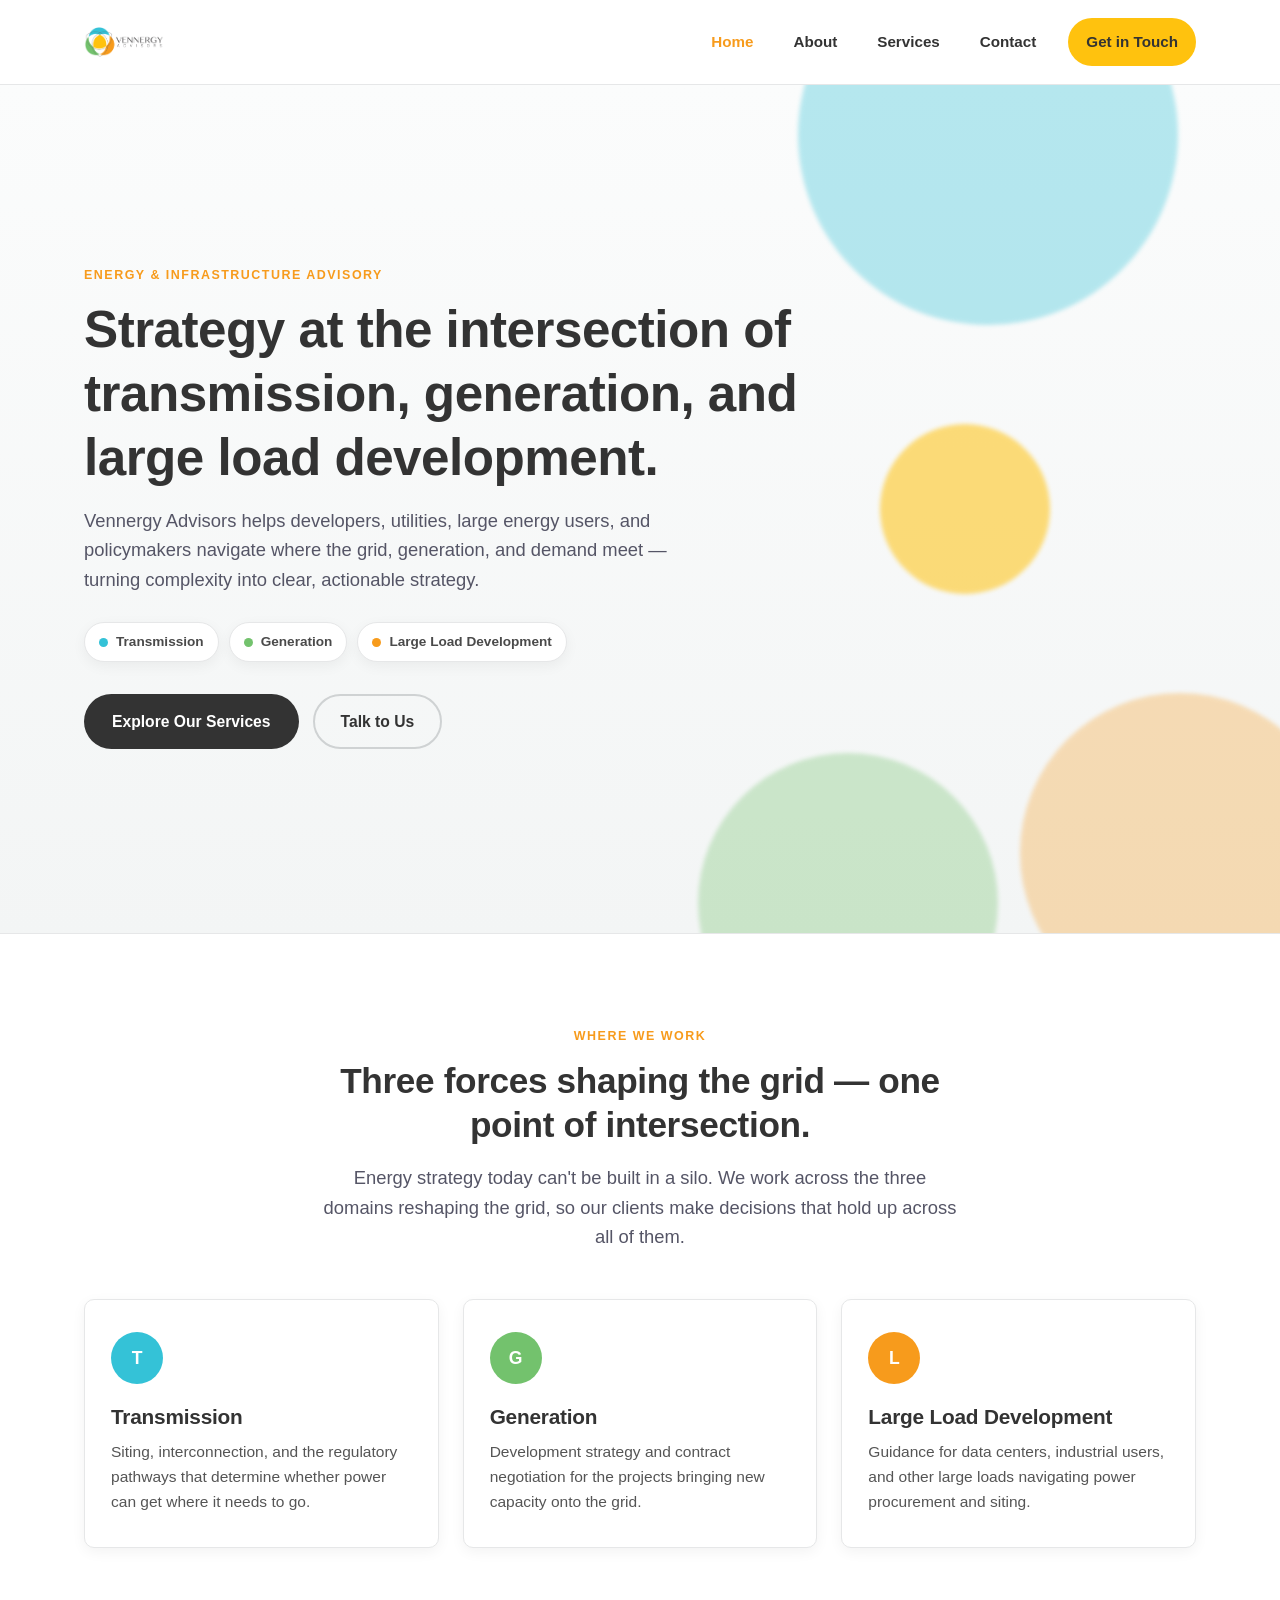
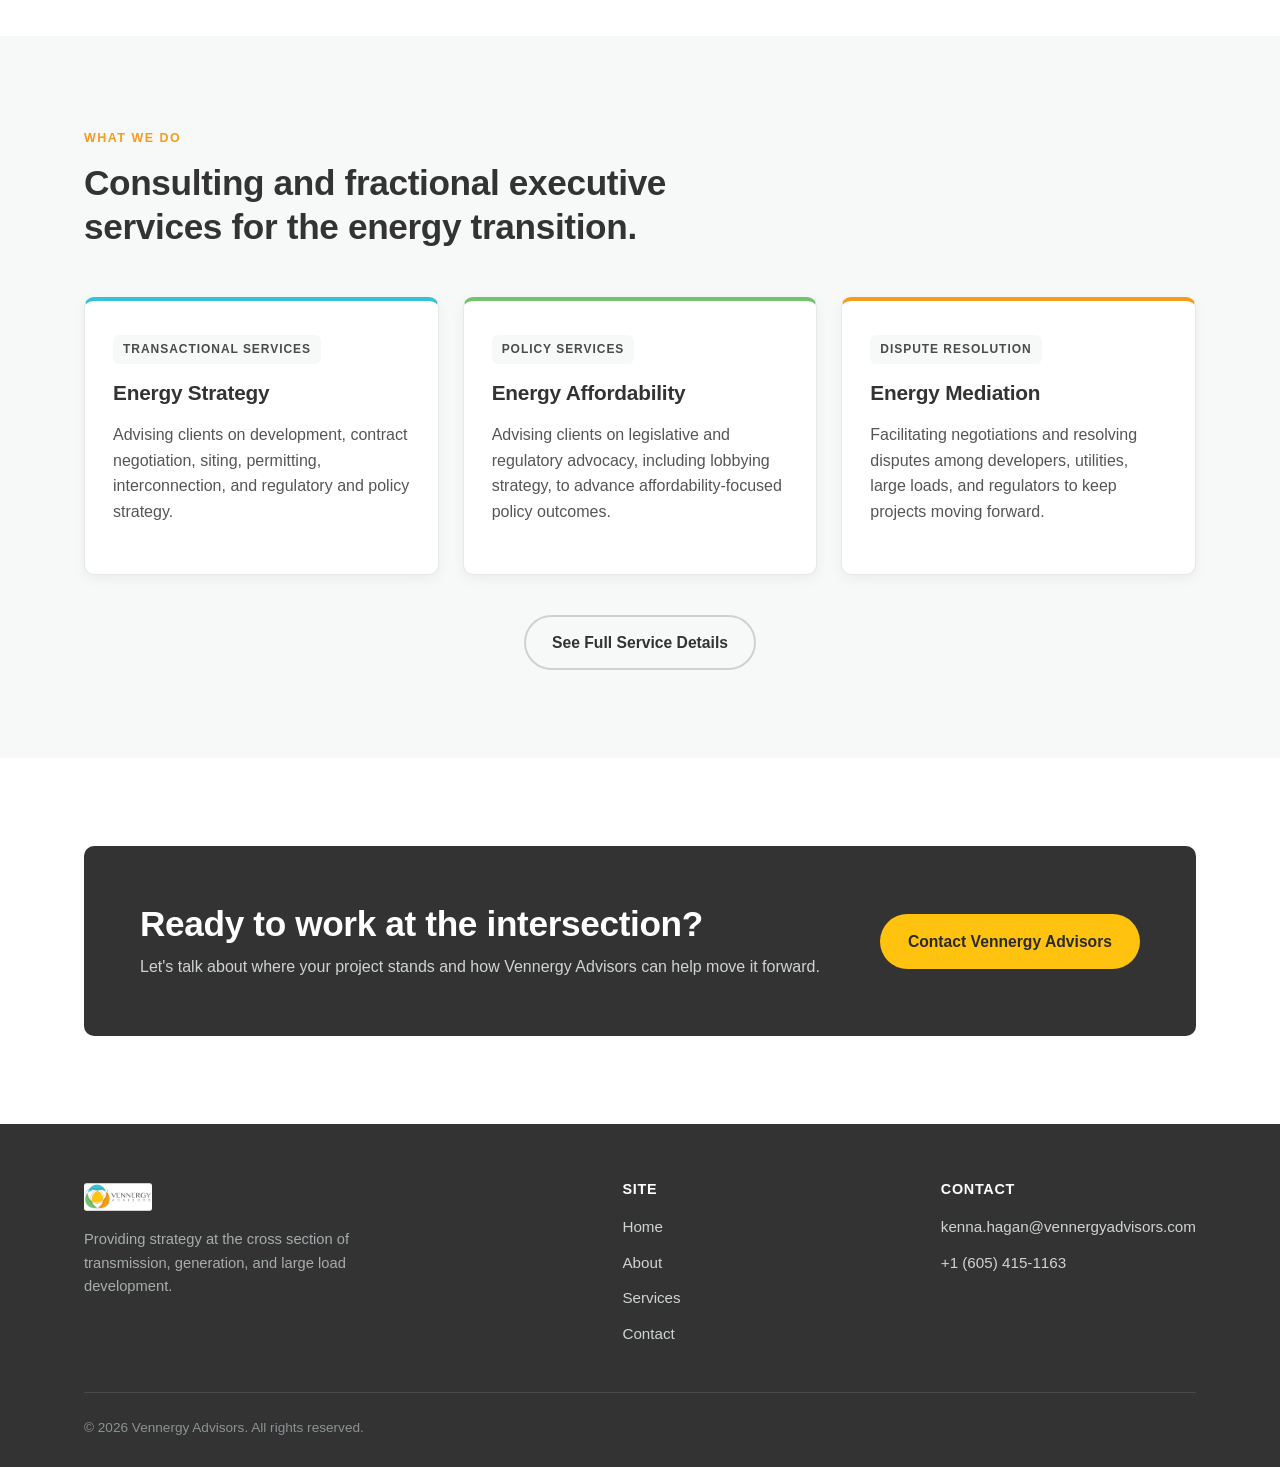
==== index.html @ db181118 "Initial website for Vennergy Advisors Multi-page static site (Home, About, Services, Contact) built " ====
<!doctype html>
<html lang="en">
<head>
<meta charset="UTF-8">
<meta name="viewport" content="width=device-width, initial-scale=1.0">
<title>Vennergy Advisors | Strategy at the Intersection of Energy</title>
<meta name="description" content="Vennergy Advisors provides strategy at the cross section of transmission, generation, and large load development.">
<link rel="icon" type="image/png" href="assets/images/Vennergy_1500_Solo_Transparent.png">
<link rel="stylesheet" href="css/styles.css">
</head>
<body>

<header class="site-header">
  <div class="container">
    <a href="index.html" class="brand">
      <img src="assets/images/Vennergy_3000_Horiz_Transparent.png" alt="Vennergy Advisors">
    </a>
    <button class="nav-toggle" aria-label="Toggle navigation" aria-expanded="false">
      <span></span><span></span><span></span>
    </button>
    <nav class="main-nav">
      <ul>
        <li><a href="index.html" class="active">Home</a></li>
        <li><a href="about.html">About</a></li>
        <li><a href="services.html">Services</a></li>
        <li><a href="contact.html">Contact</a></li>
        <li><a href="contact.html" class="btn btn-accent">Get in Touch</a></li>
      </ul>
    </nav>
  </div>
</header>

<section class="hero">
  <div class="hero-blobs">
    <div class="blob blob-teal"></div>
    <div class="blob blob-green"></div>
    <div class="blob blob-orange"></div>
    <div class="blob blob-gold"></div>
  </div>
  <div class="container">
    <div class="hero-inner">
      <span class="eyebrow">Energy &amp; Infrastructure Advisory</span>
      <h1>Strategy at the intersection of transmission, generation, and large load development.</h1>
      <p class="lede">Vennergy Advisors helps developers, utilities, large energy users, and policymakers navigate where the grid, generation, and demand meet &mdash; turning complexity into clear, actionable strategy.</p>
      <div class="hero-badges">
        <span class="badge"><span class="dot dot-teal"></span>Transmission</span>
        <span class="badge"><span class="dot dot-green"></span>Generation</span>
        <span class="badge"><span class="dot dot-orange"></span>Large Load Development</span>
      </div>
      <div class="hero-cta">
        <a href="services.html" class="btn btn-primary">Explore Our Services</a>
        <a href="contact.html" class="btn btn-outline">Talk to Us</a>
      </div>
    </div>
  </div>
</section>

<section>
  <div class="container">
    <div class="section-head center">
      <span class="eyebrow">Where We Work</span>
      <h2>Three forces shaping the grid &mdash; one point of intersection.</h2>
      <p class="lede" style="margin-left:auto;margin-right:auto;">Energy strategy today can't be built in a silo. We work across the three domains reshaping the grid, so our clients make decisions that hold up across all of them.</p>
    </div>
    <div class="pillars">
      <div class="pillar">
        <div class="ring ring-teal">T</div>
        <h3>Transmission</h3>
        <p>Siting, interconnection, and the regulatory pathways that determine whether power can get where it needs to go.</p>
      </div>
      <div class="pillar">
        <div class="ring ring-green">G</div>
        <h3>Generation</h3>
        <p>Development strategy and contract negotiation for the projects bringing new capacity onto the grid.</p>
      </div>
      <div class="pillar">
        <div class="ring ring-orange">L</div>
        <h3>Large Load Development</h3>
        <p>Guidance for data centers, industrial users, and other large loads navigating power procurement and siting.</p>
      </div>
    </div>
  </div>
</section>

<section class="section-alt">
  <div class="container">
    <div class="section-head">
      <span class="eyebrow">What We Do</span>
      <h2>Consulting and fractional executive services for the energy transition.</h2>
    </div>
    <div class="services-grid">
      <div class="service-card">
        <span class="tag">Transactional Services</span>
        <h3>Energy Strategy</h3>
        <p>Advising clients on development, contract negotiation, siting, permitting, interconnection, and regulatory and policy strategy.</p>
      </div>
      <div class="service-card card-green">
        <span class="tag">Policy Services</span>
        <h3>Energy Affordability</h3>
        <p>Advising clients on legislative and regulatory advocacy, including lobbying strategy, to advance affordability-focused policy outcomes.</p>
      </div>
      <div class="service-card card-orange">
        <span class="tag">Dispute Resolution</span>
        <h3>Energy Mediation</h3>
        <p>Facilitating negotiations and resolving disputes among developers, utilities, large loads, and regulators to keep projects moving forward.</p>
      </div>
    </div>
    <div style="text-align:center; margin-top: 40px;">
      <a href="services.html" class="btn btn-outline">See Full Service Details</a>
    </div>
  </div>
</section>

<section>
  <div class="container">
    <div class="cta-band">
      <div>
        <h2>Ready to work at the intersection?</h2>
        <p>Let's talk about where your project stands and how Vennergy Advisors can help move it forward.</p>
      </div>
      <a href="contact.html" class="btn btn-accent">Contact Vennergy Advisors</a>
    </div>
  </div>
</section>

<footer class="site-footer">
  <div class="container">
    <div class="footer-top">
      <div class="footer-brand">
        <img src="assets/images/Vennergy_3000_Horiz_White.png" alt="Vennergy Advisors">
        <p>Providing strategy at the cross section of transmission, generation, and large load development.</p>
      </div>
      <div class="footer-col">
        <h4>Site</h4>
        <ul>
          <li><a href="index.html">Home</a></li>
          <li><a href="about.html">About</a></li>
          <li><a href="services.html">Services</a></li>
          <li><a href="contact.html">Contact</a></li>
        </ul>
      </div>
      <div class="footer-col">
        <h4>Contact</h4>
        <ul>
          <li><a href="mailto:kenna.hagan@vennergyadvisors.com">kenna.hagan@vennergyadvisors.com</a></li>
          <li><a href="tel:+16054151163">+1 (605) 415-1163</a></li>
        </ul>
      </div>
    </div>
    <div class="footer-bottom">
      <span>&copy; <span id="year"></span> Vennergy Advisors. All rights reserved.</span>
    </div>
  </div>
</footer>

<script src="js/main.js"></script>
</body>
</html>
---- css/styles.css ----
/* ===== Vennergy Advisors — shared styles ===== */

:root {
  --teal: #34C2D7;
  --green: #73C26D;
  --orange: #F79B1C;
  --gold: #FFC20E;
  --charcoal: #4A4A4A;
  --charcoal-dark: #333333;
  --ink: #2B2B2B;
  --paper: #FFFFFF;
  --paper-alt: #F7F8F8;
  --line: #E6E7E8;
  --max-width: 1160px;
  --radius: 10px;
  --shadow: 0 10px 30px rgba(0, 0, 0, 0.06);
  --shadow-sm: 0 4px 14px rgba(0, 0, 0, 0.05);
}

* { box-sizing: border-box; }

html { scroll-behavior: smooth; }

body {
  margin: 0;
  font-family: "Segoe UI", -apple-system, BlinkMacSystemFont, "Helvetica Neue", Arial, sans-serif;
  color: var(--ink);
  background: var(--paper);
  line-height: 1.6;
  -webkit-font-smoothing: antialiased;
}

img { max-width: 100%; display: block; }

a { color: inherit; text-decoration: none; }

.container {
  max-width: var(--max-width);
  margin: 0 auto;
  padding: 0 24px;
}

h1, h2, h3, h4 {
  font-weight: 700;
  color: var(--charcoal-dark);
  line-height: 1.25;
  margin: 0 0 16px;
  letter-spacing: -0.01em;
}

h1 { font-size: clamp(2.1rem, 4vw, 3.2rem); }
h2 { font-size: clamp(1.6rem, 3vw, 2.2rem); }
h3 { font-size: 1.3rem; }

p { margin: 0 0 16px; color: #555; }

.eyebrow {
  display: inline-block;
  font-size: 0.78rem;
  font-weight: 700;
  letter-spacing: 0.12em;
  text-transform: uppercase;
  color: var(--orange);
  margin-bottom: 12px;
}

.lede {
  font-size: 1.15rem;
  color: #556;
  max-width: 62ch;
}

/* ---------- Buttons ---------- */
.btn {
  display: inline-flex;
  align-items: center;
  gap: 8px;
  padding: 13px 26px;
  border-radius: 999px;
  font-weight: 600;
  font-size: 0.98rem;
  border: 2px solid transparent;
  cursor: pointer;
  transition: transform 0.15s ease, box-shadow 0.15s ease, background 0.15s ease, color 0.15s ease;
}

.btn-primary {
  background: var(--charcoal-dark);
  color: #fff;
}
.btn-primary:hover { transform: translateY(-2px); box-shadow: var(--shadow-sm); background: #222; }

.btn-accent {
  background: var(--gold);
  color: #2B2B2B;
}
.btn-accent:hover { transform: translateY(-2px); box-shadow: 0 10px 24px rgba(255, 194, 14, 0.35); }

.btn-outline {
  background: transparent;
  border-color: #cfd2d3;
  color: var(--charcoal-dark);
}
.btn-outline:hover { border-color: var(--charcoal-dark); transform: translateY(-2px); }

.btn-outline-light {
  background: transparent;
  border-color: rgba(255,255,255,0.55);
  color: #fff;
}
.btn-outline-light:hover { border-color: #fff; background: rgba(255,255,255,0.08); }

/* ---------- Header ---------- */
.site-header {
  position: sticky;
  top: 0;
  z-index: 100;
  background: rgba(255, 255, 255, 0.92);
  backdrop-filter: saturate(180%) blur(10px);
  border-bottom: 1px solid var(--line);
}

.site-header .container {
  display: flex;
  align-items: center;
  justify-content: space-between;
  height: 84px;
}

.brand img { height: 40px; }

.nav-toggle {
  display: none;
  background: none;
  border: none;
  cursor: pointer;
  padding: 8px;
}
.nav-toggle span {
  display: block;
  width: 26px;
  height: 2px;
  background: var(--charcoal-dark);
  margin: 6px 0;
  transition: 0.2s;
}

.main-nav ul {
  list-style: none;
  display: flex;
  gap: 8px;
  margin: 0;
  padding: 0;
  align-items: center;
}

.main-nav a {
  padding: 10px 16px;
  border-radius: 999px;
  font-weight: 600;
  font-size: 0.95rem;
  color: var(--charcoal-dark);
  transition: background 0.15s ease, color 0.15s ease;
}

.main-nav a:hover { background: var(--paper-alt); }
.main-nav a.active { color: var(--orange); }

.main-nav .btn { margin-left: 8px; }

/* ---------- Hero ---------- */
.hero {
  position: relative;
  overflow: hidden;
  background: linear-gradient(180deg, #FBFCFC 0%, #F3F5F5 100%);
  border-bottom: 1px solid var(--line);
}

.hero .container {
  padding-top: 88px;
  padding-bottom: 96px;
  position: relative;
  z-index: 2;
}

.hero-inner { max-width: 720px; }

.hero-blobs {
  position: absolute;
  inset: 0;
  z-index: 1;
  pointer-events: none;
}

.blob {
  position: absolute;
  border-radius: 50%;
  filter: blur(2px);
  opacity: 0.5;
}

.blob-teal   { width: 380px; height: 380px; background: var(--teal);   top: -140px; right: 8%; opacity: 0.35; }
.blob-green  { width: 300px; height: 300px; background: var(--green); bottom: -120px; right: 22%; opacity: 0.32; }
.blob-orange { width: 320px; height: 320px; background: var(--orange);bottom: -80px; right: -60px; opacity: 0.3; }
.blob-gold   { width: 170px; height: 170px; background: var(--gold);  top: 40%; right: 18%; opacity: 0.55; }

.hero-badges {
  display: flex;
  gap: 10px;
  margin-top: 28px;
  flex-wrap: wrap;
}

.badge {
  display: inline-flex;
  align-items: center;
  gap: 8px;
  padding: 8px 14px;
  border-radius: 999px;
  background: #fff;
  border: 1px solid var(--line);
  font-size: 0.85rem;
  font-weight: 600;
  color: var(--charcoal);
  box-shadow: var(--shadow-sm);
}

.badge .dot { width: 9px; height: 9px; border-radius: 50%; }
.dot-teal { background: var(--teal); }
.dot-green { background: var(--green); }
.dot-orange { background: var(--orange); }

.hero-cta { display: flex; gap: 14px; margin-top: 32px; flex-wrap: wrap; }

/* ---------- Sections ---------- */
section { padding: 88px 0; }
.section-alt { background: var(--paper-alt); }
.section-head { max-width: 640px; margin-bottom: 48px; }
.section-head.center { margin-left: auto; margin-right: auto; text-align: center; }

/* ---------- Pillars (Venn concept) ---------- */
.pillars {
  display: grid;
  grid-template-columns: repeat(3, 1fr);
  gap: 24px;
}

.pillar {
  position: relative;
  padding: 32px 26px;
  border-radius: var(--radius);
  background: #fff;
  border: 1px solid var(--line);
  box-shadow: var(--shadow-sm);
}

.pillar .ring {
  width: 52px;
  height: 52px;
  border-radius: 50%;
  margin-bottom: 20px;
  display: flex;
  align-items: center;
  justify-content: center;
  font-weight: 700;
  color: #fff;
  font-size: 1.1rem;
}

.ring-teal { background: var(--teal); }
.ring-green { background: var(--green); }
.ring-orange { background: var(--orange); }

.pillar h3 { margin-bottom: 10px; }
.pillar p { margin-bottom: 0; font-size: 0.97rem; }

/* ---------- Service cards ---------- */
.services-grid {
  display: grid;
  grid-template-columns: repeat(3, 1fr);
  gap: 24px;
}

.service-card {
  background: #fff;
  border: 1px solid var(--line);
  border-radius: var(--radius);
  padding: 34px 28px;
  box-shadow: var(--shadow-sm);
  border-top: 4px solid var(--teal);
  transition: transform 0.15s ease, box-shadow 0.15s ease;
}
.service-card:hover { transform: translateY(-4px); box-shadow: var(--shadow); }

.service-card.card-green { border-top-color: var(--green); }
.service-card.card-orange { border-top-color: var(--orange); }
.service-card.card-gold { border-top-color: var(--gold); }

.service-card .tag {
  display: inline-block;
  font-size: 0.75rem;
  font-weight: 700;
  letter-spacing: 0.08em;
  text-transform: uppercase;
  color: var(--charcoal);
  background: var(--paper-alt);
  padding: 5px 10px;
  border-radius: 6px;
  margin-bottom: 16px;
}

.service-card ul {
  margin: 18px 0 0;
  padding-left: 20px;
  color: #555;
  font-size: 0.95rem;
}
.service-card ul li { margin-bottom: 6px; }

/* ---------- Stats strip ---------- */
.stats {
  display: grid;
  grid-template-columns: repeat(3, 1fr);
  gap: 24px;
  text-align: center;
}
.stat .num {
  font-size: 2.4rem;
  font-weight: 800;
  color: var(--charcoal-dark);
}
.stat .label { color: #667; font-size: 0.95rem; }

/* ---------- CTA band ---------- */
.cta-band {
  background: var(--charcoal-dark);
  color: #fff;
  border-radius: var(--radius);
  padding: 56px;
  display: flex;
  align-items: center;
  justify-content: space-between;
  gap: 24px;
  flex-wrap: wrap;
}
.cta-band h2 { color: #fff; margin-bottom: 8px; }
.cta-band p { color: #cfd3d4; margin-bottom: 0; }

/* ---------- About page ---------- */
.about-grid {
  display: grid;
  grid-template-columns: 1.1fr 0.9fr;
  gap: 56px;
  align-items: start;
}

.value-list { display: grid; gap: 20px; margin-top: 8px; }
.value-item { display: flex; gap: 16px; }
.value-item .swatch {
  width: 10px;
  border-radius: 6px;
  flex-shrink: 0;
}
.value-item h4 { margin-bottom: 6px; }
.value-item p { margin-bottom: 0; font-size: 0.95rem; }

.venn-figure {
  position: relative;
  background: var(--paper-alt);
  border-radius: var(--radius);
  border: 1px solid var(--line);
  padding: 40px;
  display: flex;
  align-items: center;
  justify-content: center;
}
.venn-figure img { max-width: 280px; }

/* ---------- Contact page ---------- */
.contact-grid {
  display: grid;
  grid-template-columns: 0.9fr 1.1fr;
  gap: 48px;
  align-items: start;
}

.contact-card {
  background: #fff;
  border: 1px solid var(--line);
  border-radius: var(--radius);
  padding: 32px;
  box-shadow: var(--shadow-sm);
}

.contact-row {
  display: flex;
  align-items: flex-start;
  gap: 14px;
  padding: 16px 0;
  border-bottom: 1px solid var(--line);
}
.contact-row:last-child { border-bottom: none; }
.contact-row .ico {
  width: 40px;
  height: 40px;
  border-radius: 50%;
  background: var(--paper-alt);
  display: flex;
  align-items: center;
  justify-content: center;
  flex-shrink: 0;
  color: var(--orange);
  font-weight: 700;
}
.contact-row .label { font-size: 0.82rem; text-transform: uppercase; letter-spacing: 0.06em; color: #889; margin-bottom: 2px; }
.contact-row a { font-weight: 600; color: var(--charcoal-dark); }
.contact-row a:hover { color: var(--orange); }

.form-card {
  background: #fff;
  border: 1px solid var(--line);
  border-radius: var(--radius);
  padding: 36px;
  box-shadow: var(--shadow-sm);
}

.form-row { margin-bottom: 20px; }
.form-row label {
  display: block;
  font-size: 0.85rem;
  font-weight: 700;
  color: var(--charcoal-dark);
  margin-bottom: 8px;
}
.form-row input,
.form-row textarea {
  width: 100%;
  padding: 13px 14px;
  border: 1px solid #d7dadb;
  border-radius: 8px;
  font-size: 0.98rem;
  font-family: inherit;
  color: var(--ink);
  background: #fcfdfd;
}
.form-row input:focus,
.form-row textarea:focus {
  outline: none;
  border-color: var(--teal);
  box-shadow: 0 0 0 3px rgba(52, 194, 215, 0.15);
}
.form-two { display: grid; grid-template-columns: 1fr 1fr; gap: 20px; }

.form-note { font-size: 0.85rem; color: #889; margin-top: -6px; }

/* ---------- Footer ---------- */
.site-footer {
  background: var(--charcoal-dark);
  color: #cfd3d4;
  padding: 56px 0 28px;
}
.footer-top {
  display: flex;
  justify-content: space-between;
  gap: 40px;
  flex-wrap: wrap;
  padding-bottom: 36px;
  border-bottom: 1px solid rgba(255,255,255,0.1);
}
.footer-brand img { height: 34px; margin-bottom: 14px; }
.footer-brand p { color: #a6acae; max-width: 34ch; font-size: 0.92rem; }
.footer-col h4 { color: #fff; font-size: 0.9rem; letter-spacing: 0.05em; text-transform: uppercase; margin-bottom: 16px; }
.footer-col ul { list-style: none; margin: 0; padding: 0; }
.footer-col li { margin-bottom: 10px; }
.footer-col a { color: #cfd3d4; font-size: 0.95rem; }
.footer-col a:hover { color: var(--gold); }
.footer-bottom {
  display: flex;
  justify-content: space-between;
  align-items: center;
  padding-top: 24px;
  font-size: 0.85rem;
  color: #8b9294;
  flex-wrap: wrap;
  gap: 12px;
}

/* ---------- Page header (interior pages) ---------- */
.page-header {
  background: linear-gradient(180deg, #FBFCFC 0%, #F3F5F5 100%);
  border-bottom: 1px solid var(--line);
  padding: 64px 0 56px;
}
.page-header .eyebrow { margin-bottom: 12px; }
.page-header p { max-width: 60ch; }

/* ---------- Responsive ---------- */
@media (max-width: 900px) {
  .pillars, .services-grid, .stats { grid-template-columns: 1fr; }
  .about-grid, .contact-grid { grid-template-columns: 1fr; }
  .form-two { grid-template-columns: 1fr; }
  .venn-figure { order: -1; }
}

@media (max-width: 760px) {
  .nav-toggle { display: block; }
  .main-nav {
    position: fixed;
    top: 84px;
    left: 0;
    right: 0;
    bottom: 0;
    background: #fff;
    transform: translateX(100%);
    transition: transform 0.25s ease;
    padding: 24px;
    overflow-y: auto;
  }
  .main-nav.open { transform: translateX(0); }
  .main-nav ul { flex-direction: column; align-items: stretch; gap: 4px; }
  .main-nav a { display: block; padding: 14px 16px; }
  .main-nav .btn { margin-left: 0; margin-top: 8px; display: block; text-align: center; }
  .cta-band { flex-direction: column; text-align: center; }
  .footer-top { flex-direction: column; }
}
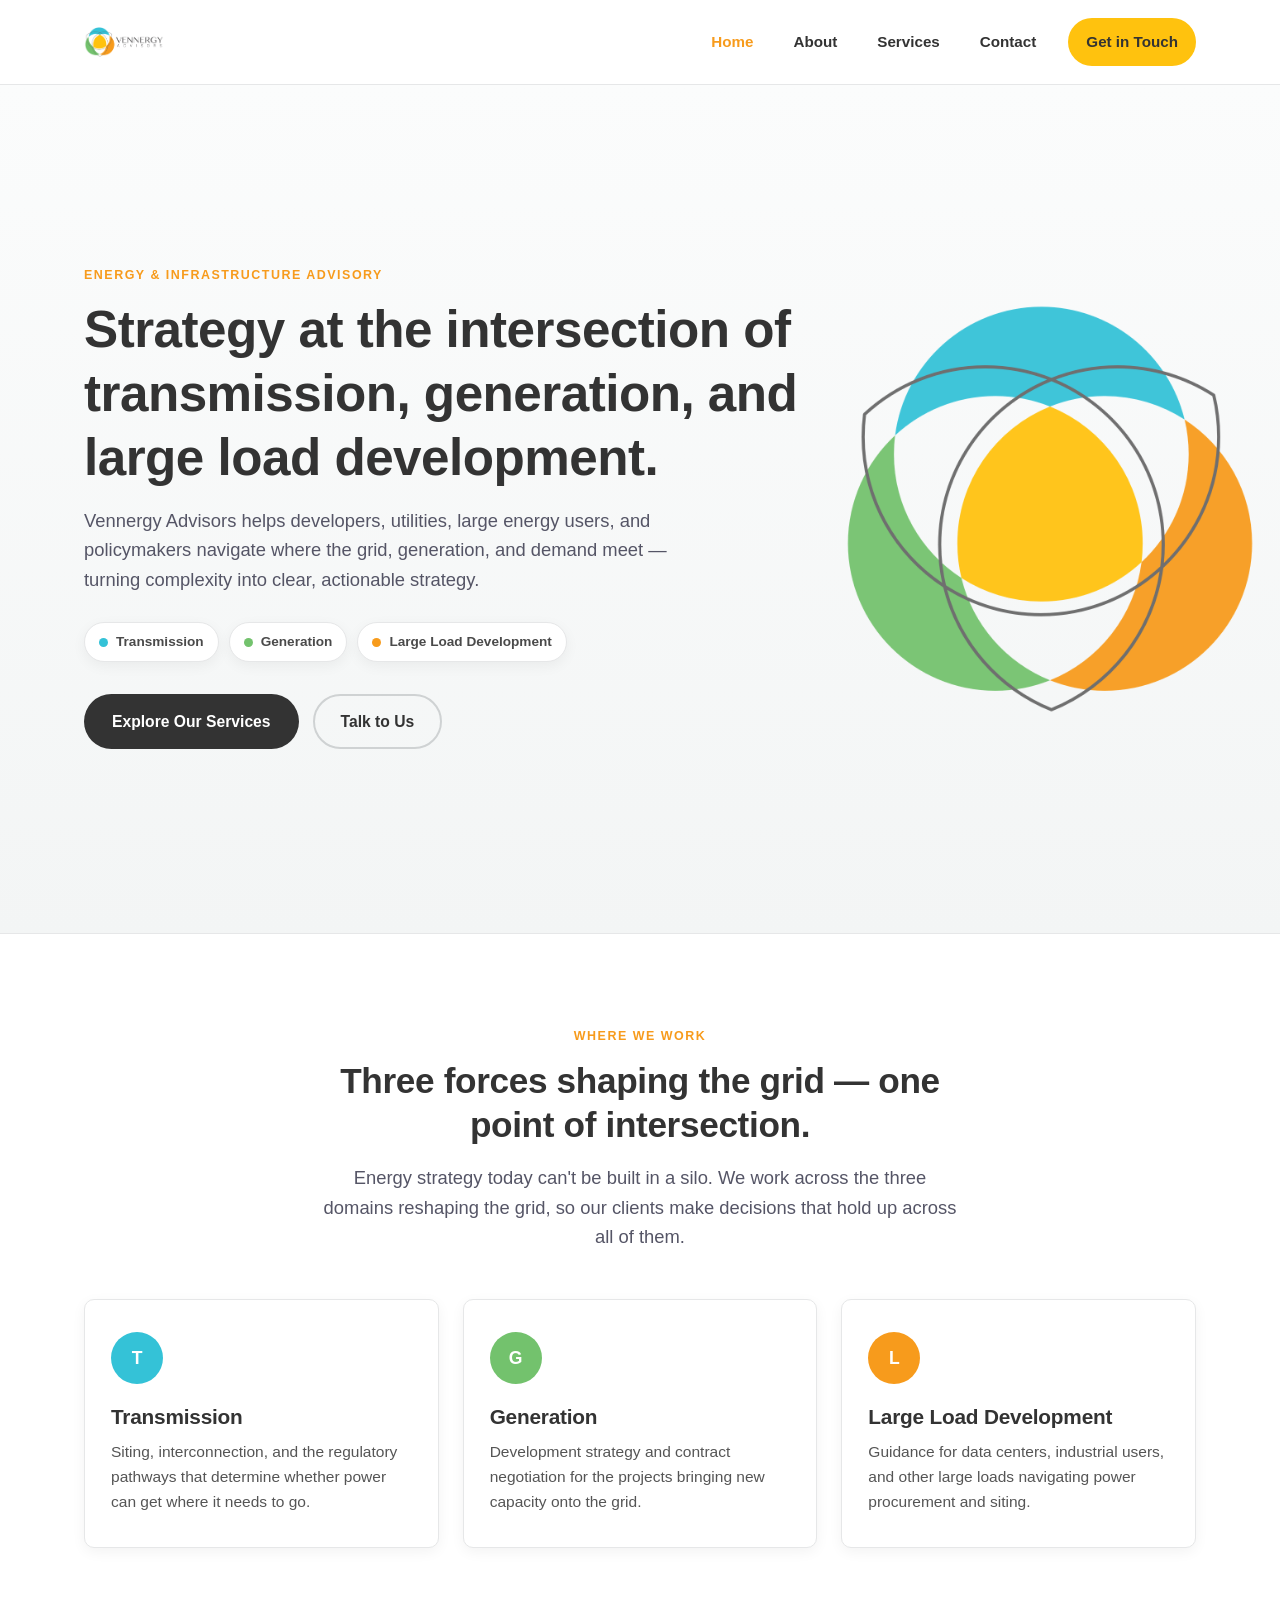
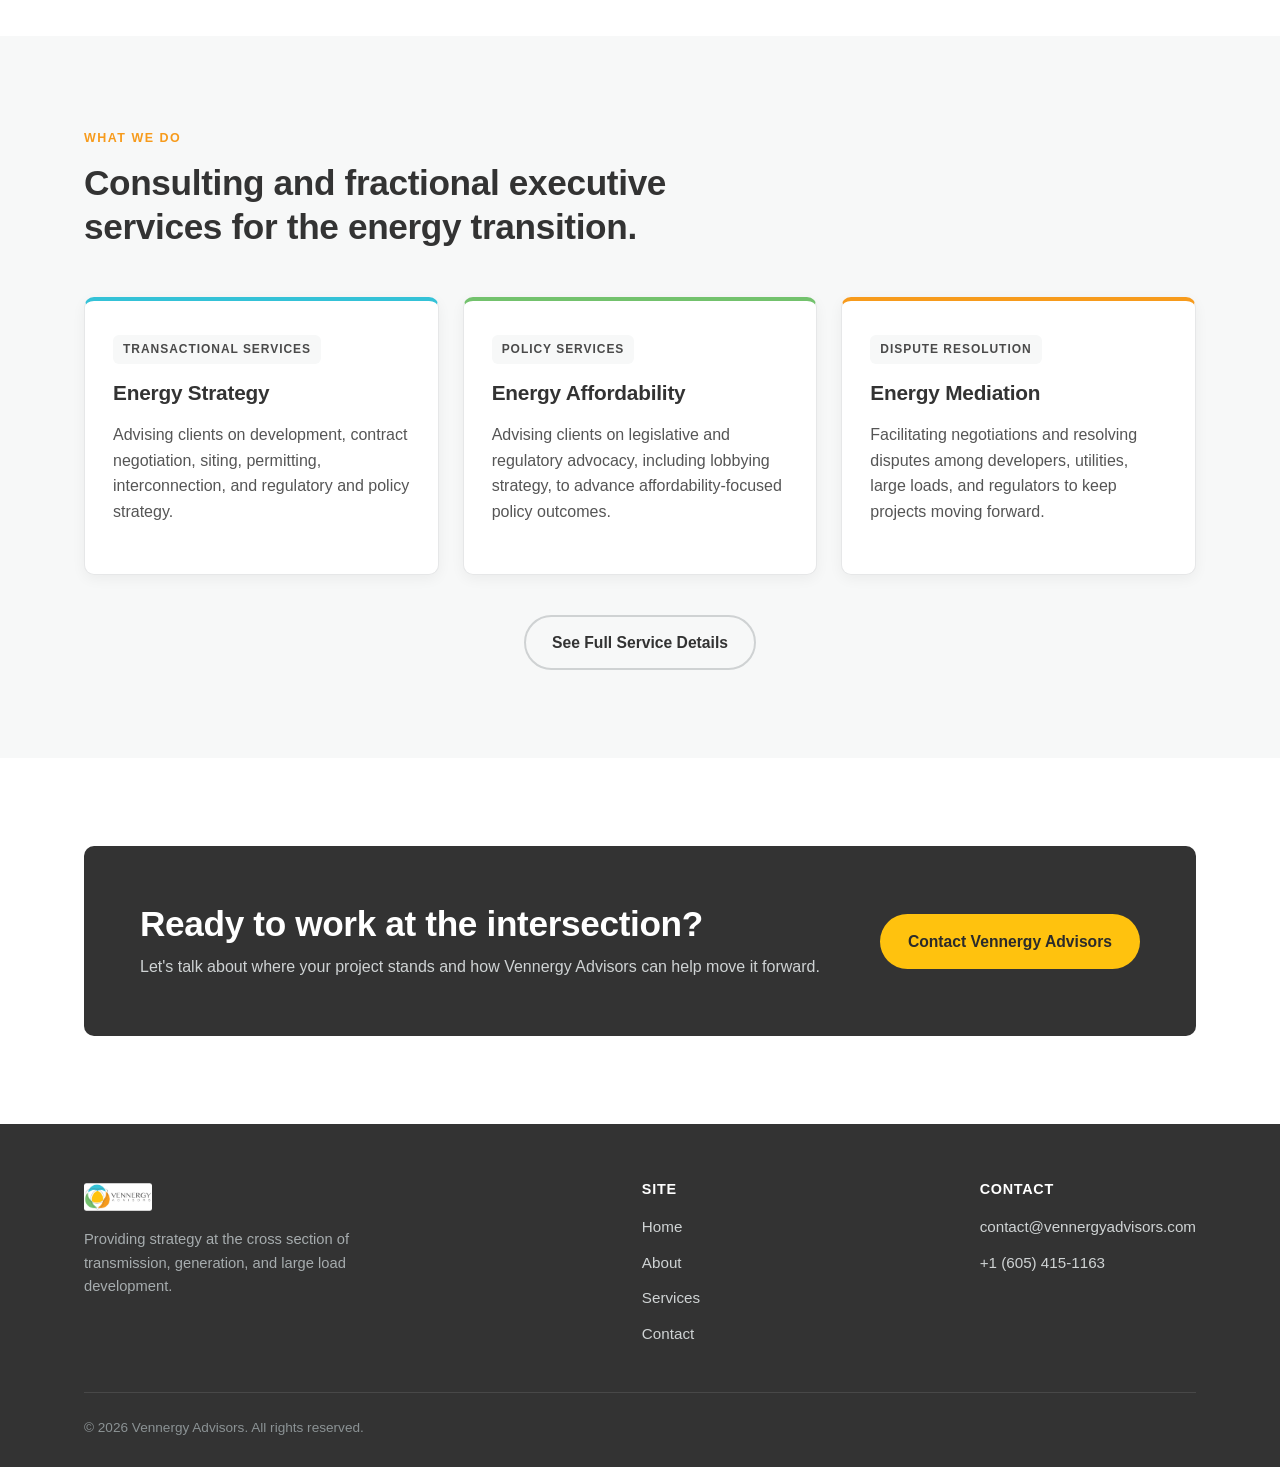
==== commit e63bc8ea: "Replace hero blob decoration with actual Venn diagram mark Swap the blurred color-bubble hero backgr" ====
--- a/index.html
+++ b/index.html
@@ -31,11 +31,8 @@
 </header>
 
 <section class="hero">
-  <div class="hero-blobs">
-    <div class="blob blob-teal"></div>
-    <div class="blob blob-green"></div>
-    <div class="blob blob-orange"></div>
-    <div class="blob blob-gold"></div>
+  <div class="hero-graphic">
+    <img src="assets/images/Vennergy_1500_Solo_Transparent.png" alt="">
   </div>
   <div class="container">
     <div class="hero-inner">
@@ -142,7 +139,7 @@
       <div class="footer-col">
         <h4>Contact</h4>
         <ul>
-          <li><a href="mailto:kenna.hagan@vennergyadvisors.com">kenna.hagan@vennergyadvisors.com</a></li>
+          <li><a href="mailto:contact@vennergyadvisors.com">contact@vennergyadvisors.com</a></li>
           <li><a href="tel:+16054151163">+1 (605) 415-1163</a></li>
         </ul>
       </div>
--- a/css/styles.css
+++ b/css/styles.css
@@ -185,24 +185,41 @@
 
 .hero-inner { max-width: 720px; }
 
-.hero-blobs {
+.hero-graphic {
   position: absolute;
   inset: 0;
   z-index: 1;
   pointer-events: none;
-}
-
-.blob {
+  overflow: hidden;
+}
+
+.hero-graphic img {
   position: absolute;
-  border-radius: 50%;
-  filter: blur(2px);
-  opacity: 0.5;
-}
-
-.blob-teal   { width: 380px; height: 380px; background: var(--teal);   top: -140px; right: 8%; opacity: 0.35; }
-.blob-green  { width: 300px; height: 300px; background: var(--green); bottom: -120px; right: 22%; opacity: 0.32; }
-.blob-orange { width: 320px; height: 320px; background: var(--orange);bottom: -80px; right: -60px; opacity: 0.3; }
-.blob-gold   { width: 170px; height: 170px; background: var(--gold);  top: 40%; right: 18%; opacity: 0.55; }
+  top: 50%;
+  right: -80px;
+  width: 620px;
+  max-width: none;
+  transform: translateY(-50%);
+  opacity: 0.94;
+}
+
+.page-header {
+  position: relative;
+  overflow: hidden;
+}
+
+.page-header-mark {
+  position: absolute;
+  top: 50%;
+  right: -60px;
+  width: 260px;
+  transform: translateY(-50%);
+  opacity: 0.16;
+  pointer-events: none;
+  z-index: 1;
+}
+
+.page-header .container { position: relative; z-index: 2; }
 
 .hero-badges {
   display: flex;
@@ -522,4 +539,6 @@
   .main-nav .btn { margin-left: 0; margin-top: 8px; display: block; text-align: center; }
   .cta-band { flex-direction: column; text-align: center; }
   .footer-top { flex-direction: column; }
-}
+  .hero-graphic img { width: 300px; right: -90px; top: 0; transform: none; opacity: 0.35; }
+  .page-header-mark { width: 140px; right: -30px; }
+}
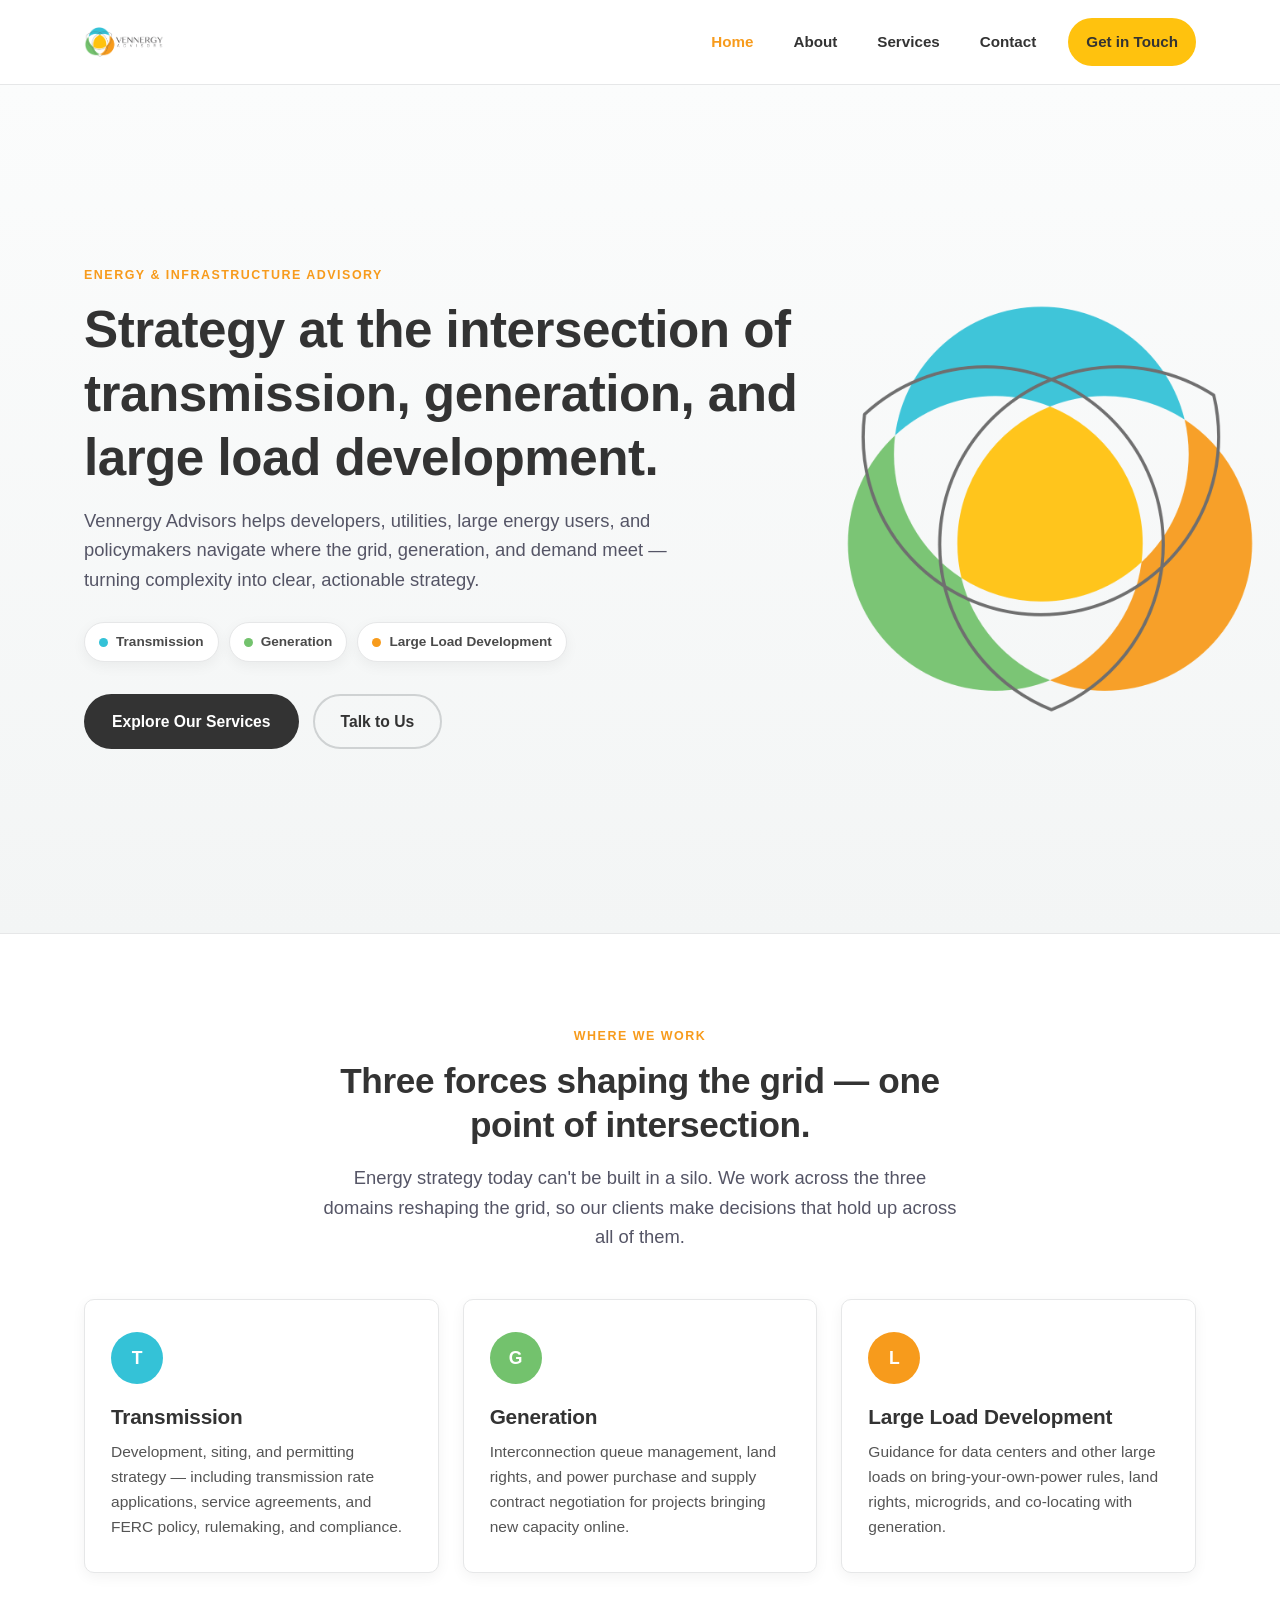
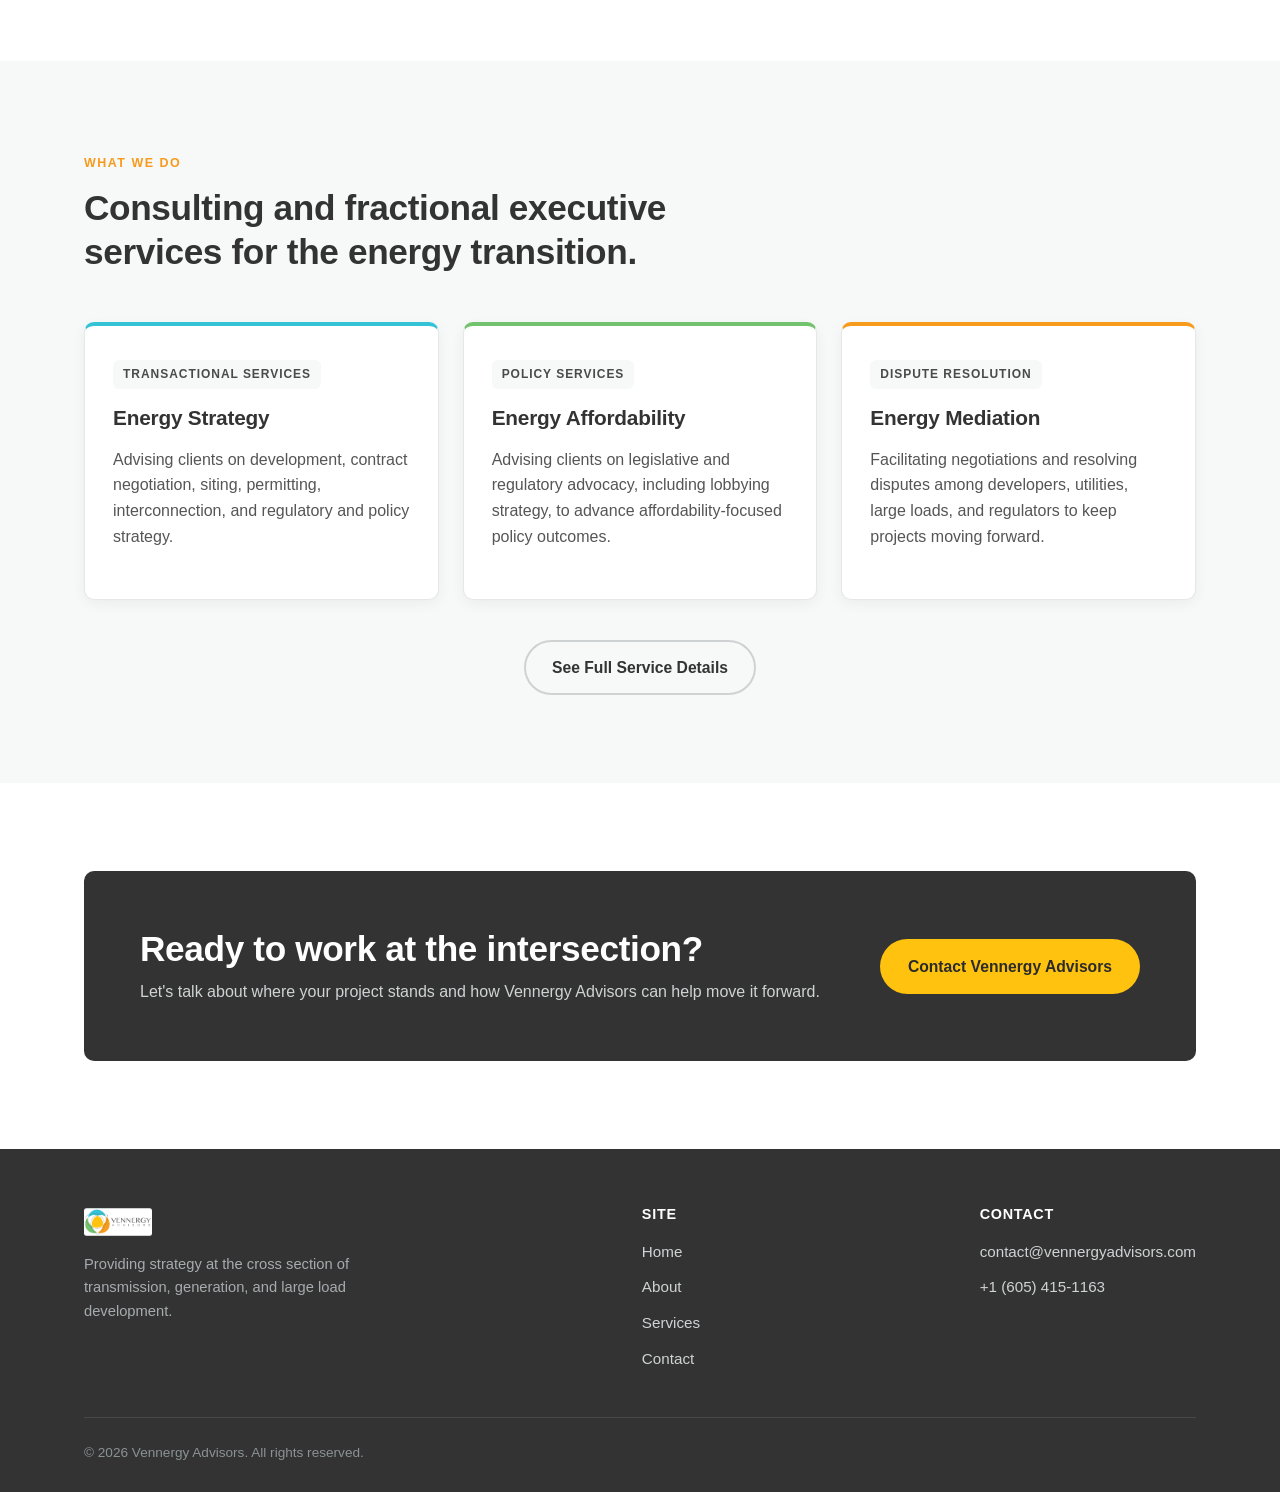
==== commit 7a9d38a1: "Add detailed service breakdown for each focus area Add a Where We Work section to services.html with" ====
--- a/index.html
+++ b/index.html
@@ -63,17 +63,17 @@
       <div class="pillar">
         <div class="ring ring-teal">T</div>
         <h3>Transmission</h3>
-        <p>Siting, interconnection, and the regulatory pathways that determine whether power can get where it needs to go.</p>
+        <p>Development, siting, and permitting strategy &mdash; including transmission rate applications, service agreements, and FERC policy, rulemaking, and compliance.</p>
       </div>
       <div class="pillar">
         <div class="ring ring-green">G</div>
         <h3>Generation</h3>
-        <p>Development strategy and contract negotiation for the projects bringing new capacity onto the grid.</p>
+        <p>Interconnection queue management, land rights, and power purchase and supply contract negotiation for projects bringing new capacity online.</p>
       </div>
       <div class="pillar">
         <div class="ring ring-orange">L</div>
         <h3>Large Load Development</h3>
-        <p>Guidance for data centers, industrial users, and other large loads navigating power procurement and siting.</p>
+        <p>Guidance for data centers and other large loads on bring-your-own-power rules, land rights, microgrids, and co-locating with generation.</p>
       </div>
     </div>
   </div>
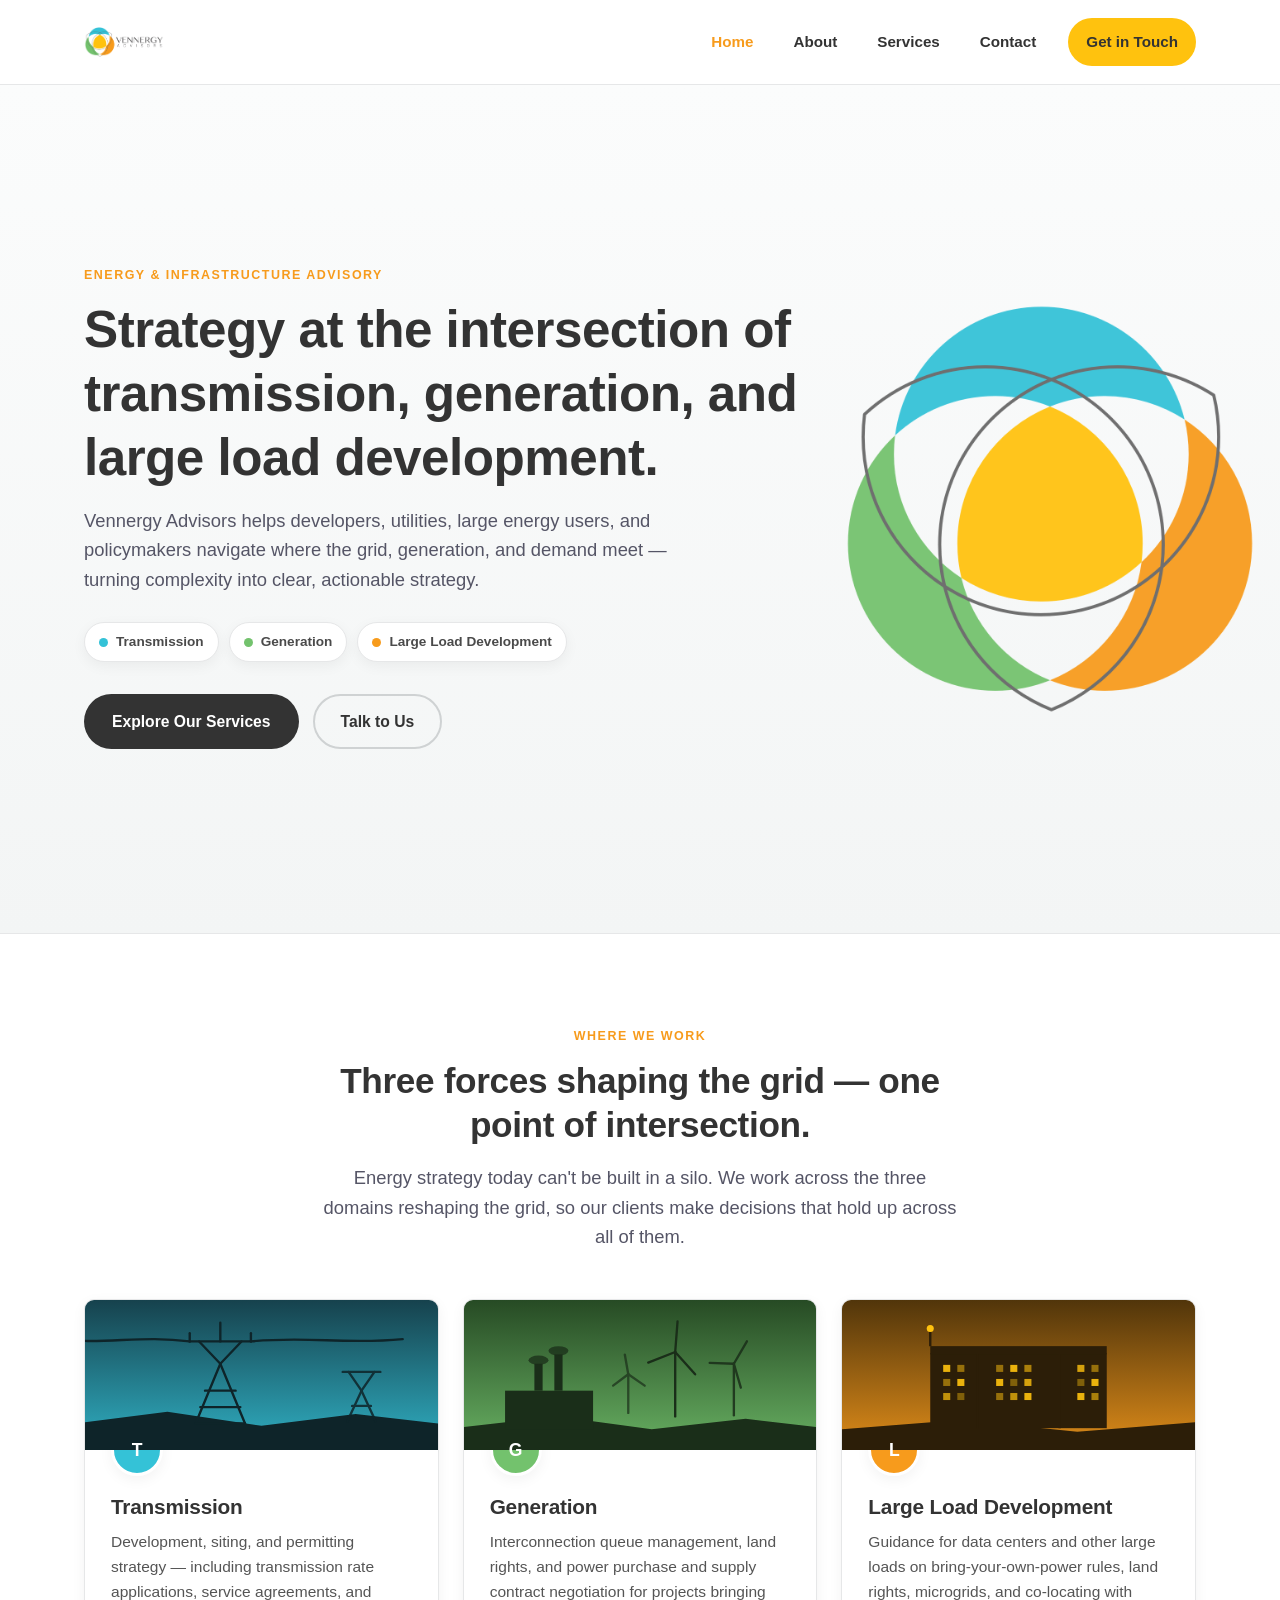
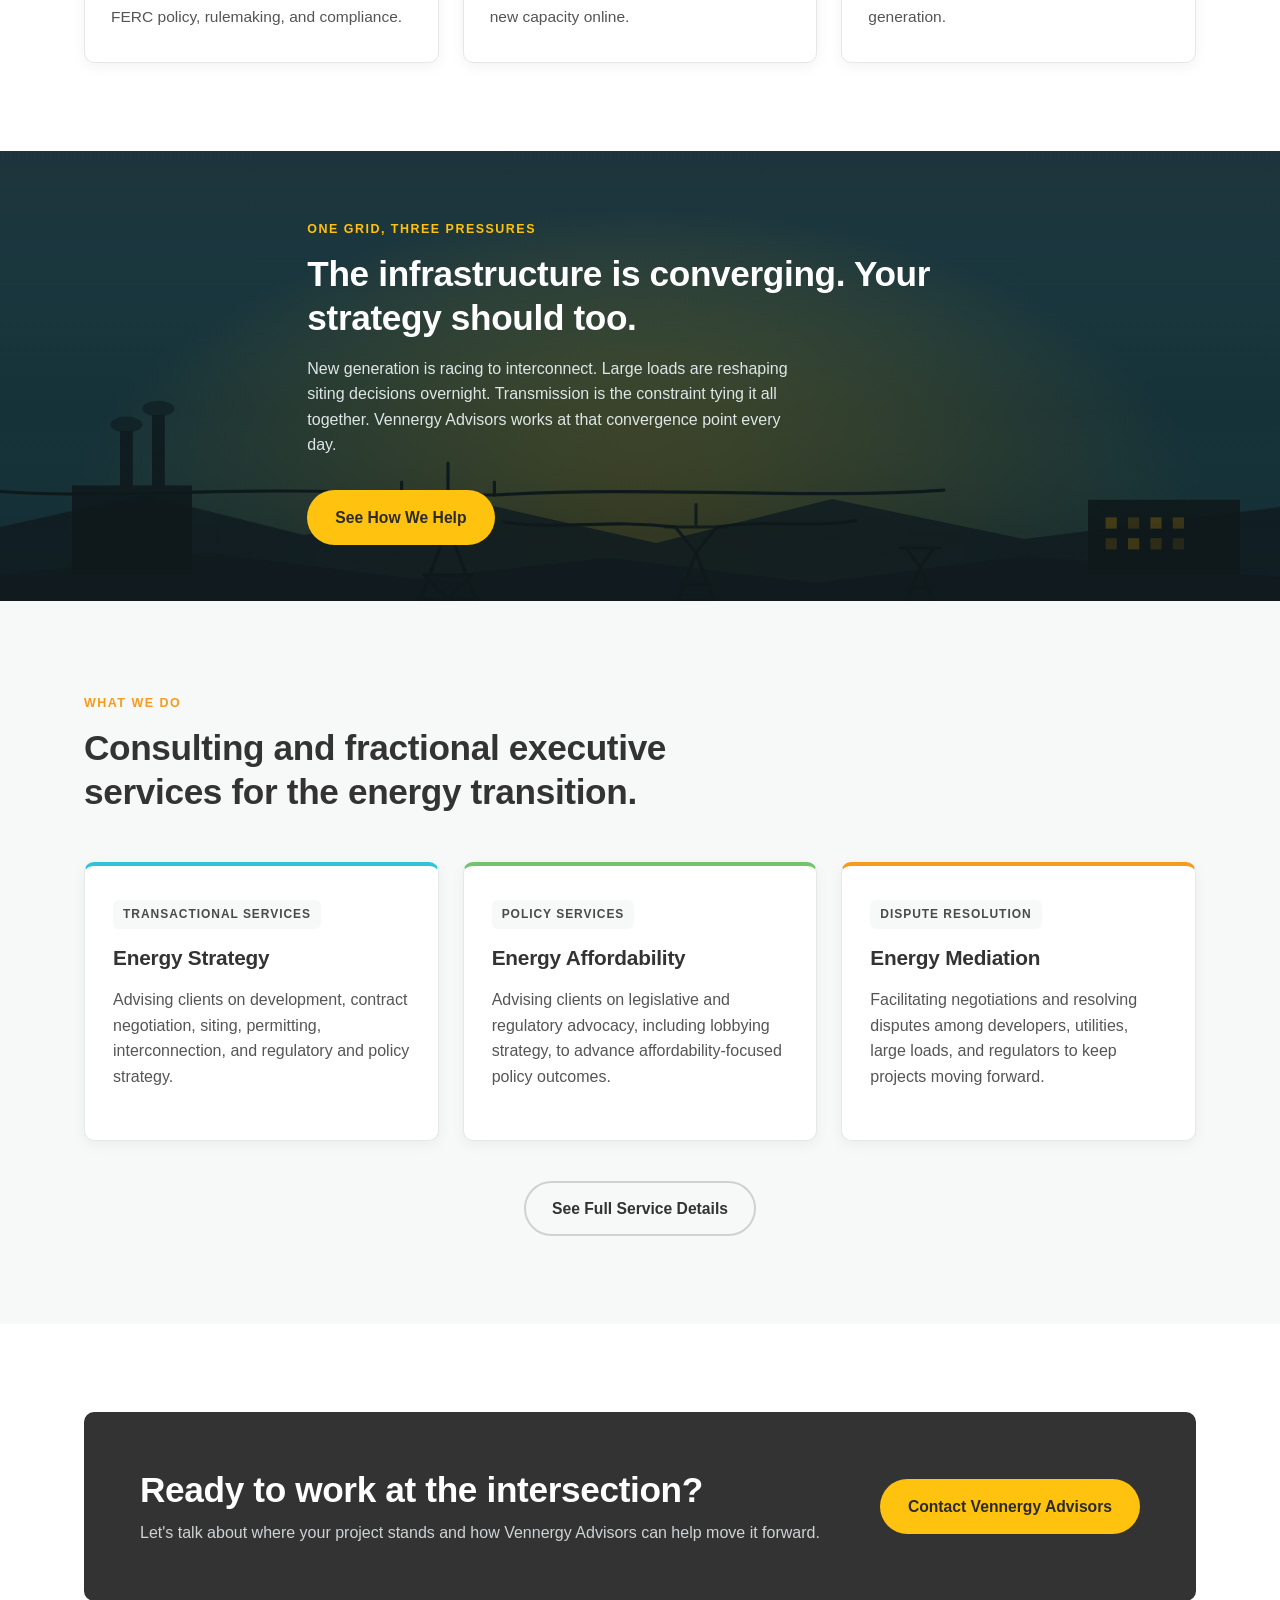
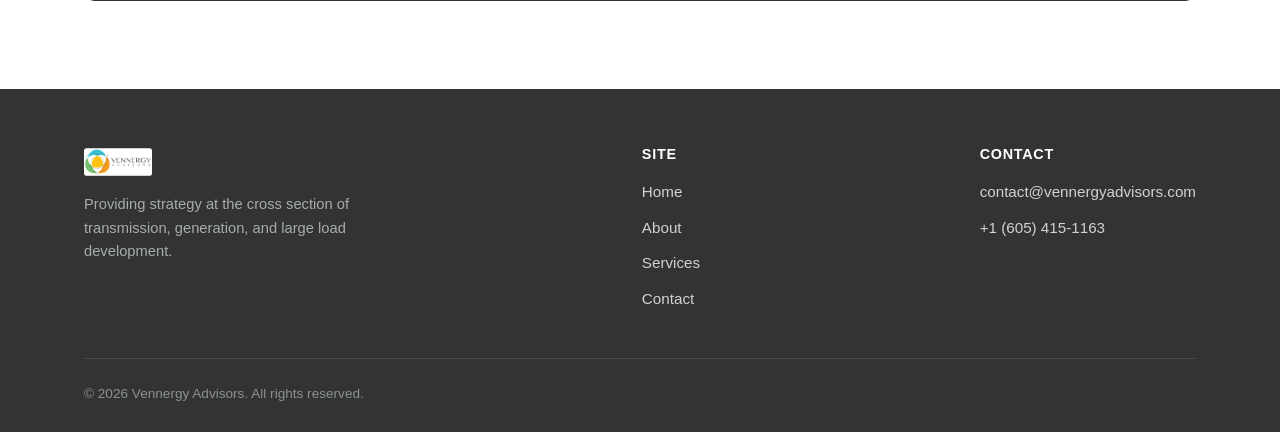
==== commit 168c6523: "Add duotone photo treatment mockups to homepage Add original duotone vector illustrations (no licens" ====
--- a/index.html
+++ b/index.html
@@ -61,20 +61,42 @@
     </div>
     <div class="pillars">
       <div class="pillar">
-        <div class="ring ring-teal">T</div>
-        <h3>Transmission</h3>
-        <p>Development, siting, and permitting strategy &mdash; including transmission rate applications, service agreements, and FERC policy, rulemaking, and compliance.</p>
+        <img class="pillar-photo" src="assets/images/placeholders/transmission-card.svg" alt="">
+        <div class="pillar-body">
+          <div class="ring ring-teal">T</div>
+          <h3>Transmission</h3>
+          <p>Development, siting, and permitting strategy &mdash; including transmission rate applications, service agreements, and FERC policy, rulemaking, and compliance.</p>
+        </div>
       </div>
       <div class="pillar">
-        <div class="ring ring-green">G</div>
-        <h3>Generation</h3>
-        <p>Interconnection queue management, land rights, and power purchase and supply contract negotiation for projects bringing new capacity online.</p>
+        <img class="pillar-photo" src="assets/images/placeholders/generation-card.svg" alt="">
+        <div class="pillar-body">
+          <div class="ring ring-green">G</div>
+          <h3>Generation</h3>
+          <p>Interconnection queue management, land rights, and power purchase and supply contract negotiation for projects bringing new capacity online.</p>
+        </div>
       </div>
       <div class="pillar">
-        <div class="ring ring-orange">L</div>
-        <h3>Large Load Development</h3>
-        <p>Guidance for data centers and other large loads on bring-your-own-power rules, land rights, microgrids, and co-locating with generation.</p>
+        <img class="pillar-photo" src="assets/images/placeholders/dataload-card.svg" alt="">
+        <div class="pillar-body">
+          <div class="ring ring-orange">L</div>
+          <h3>Large Load Development</h3>
+          <p>Guidance for data centers and other large loads on bring-your-own-power rules, land rights, microgrids, and co-locating with generation.</p>
+        </div>
       </div>
+    </div>
+  </div>
+</section>
+
+<section class="duotone">
+  <img class="duotone-bg" src="assets/images/placeholders/duotone-hero.svg" alt="">
+  <div class="duotone-overlay"></div>
+  <div class="container duotone-content">
+    <span class="eyebrow">One Grid, Three Pressures</span>
+    <h2>The infrastructure is converging. Your strategy should too.</h2>
+    <p>New generation is racing to interconnect. Large loads are reshaping siting decisions overnight. Transmission is the constraint tying it all together. Vennergy Advisors works at that convergence point every day.</p>
+    <div class="hero-cta">
+      <a href="services.html" class="btn btn-accent">See How We Help</a>
     </div>
   </div>
 </section>
--- a/css/styles.css
+++ b/css/styles.css
@@ -255,6 +255,41 @@
 .section-head { max-width: 640px; margin-bottom: 48px; }
 .section-head.center { margin-left: auto; margin-right: auto; text-align: center; }
 
+/* ---------- Duotone statement section ---------- */
+.duotone {
+  position: relative;
+  overflow: hidden;
+  min-height: 440px;
+  display: flex;
+  align-items: flex-end;
+  padding: 0 !important;
+}
+
+.duotone-bg {
+  position: absolute;
+  inset: 0;
+  width: 100%;
+  height: 100%;
+  object-fit: cover;
+}
+
+.duotone-overlay {
+  position: absolute;
+  inset: 0;
+  background: linear-gradient(180deg, rgba(20, 26, 28, 0.05) 0%, rgba(15, 20, 22, 0.75) 85%);
+}
+
+.duotone-content {
+  position: relative;
+  z-index: 2;
+  color: #fff;
+  padding: 64px 0 56px;
+}
+
+.duotone-content .eyebrow { color: var(--gold); }
+.duotone-content h2 { color: #fff; max-width: 34ch; }
+.duotone-content p { color: #dfe6e7; max-width: 56ch; }
+
 /* ---------- Pillars (Venn concept) ---------- */
 .pillars {
   display: grid;
@@ -264,24 +299,39 @@
 
 .pillar {
   position: relative;
-  padding: 32px 26px;
   border-radius: var(--radius);
   background: #fff;
   border: 1px solid var(--line);
   box-shadow: var(--shadow-sm);
-}
+  overflow: hidden;
+  transition: transform 0.15s ease, box-shadow 0.15s ease;
+}
+.pillar:hover { transform: translateY(-4px); box-shadow: var(--shadow); }
+
+.pillar-photo {
+  display: block;
+  width: 100%;
+  height: 150px;
+  object-fit: cover;
+  background: var(--paper-alt);
+}
+
+.pillar-body { padding: 0 26px 32px; }
 
 .pillar .ring {
   width: 52px;
   height: 52px;
   border-radius: 50%;
-  margin-bottom: 20px;
+  margin-top: -26px;
+  margin-bottom: 18px;
   display: flex;
   align-items: center;
   justify-content: center;
   font-weight: 700;
   color: #fff;
   font-size: 1.1rem;
+  border: 3px solid #fff;
+  box-shadow: var(--shadow-sm);
 }
 
 .ring-teal { background: var(--teal); }
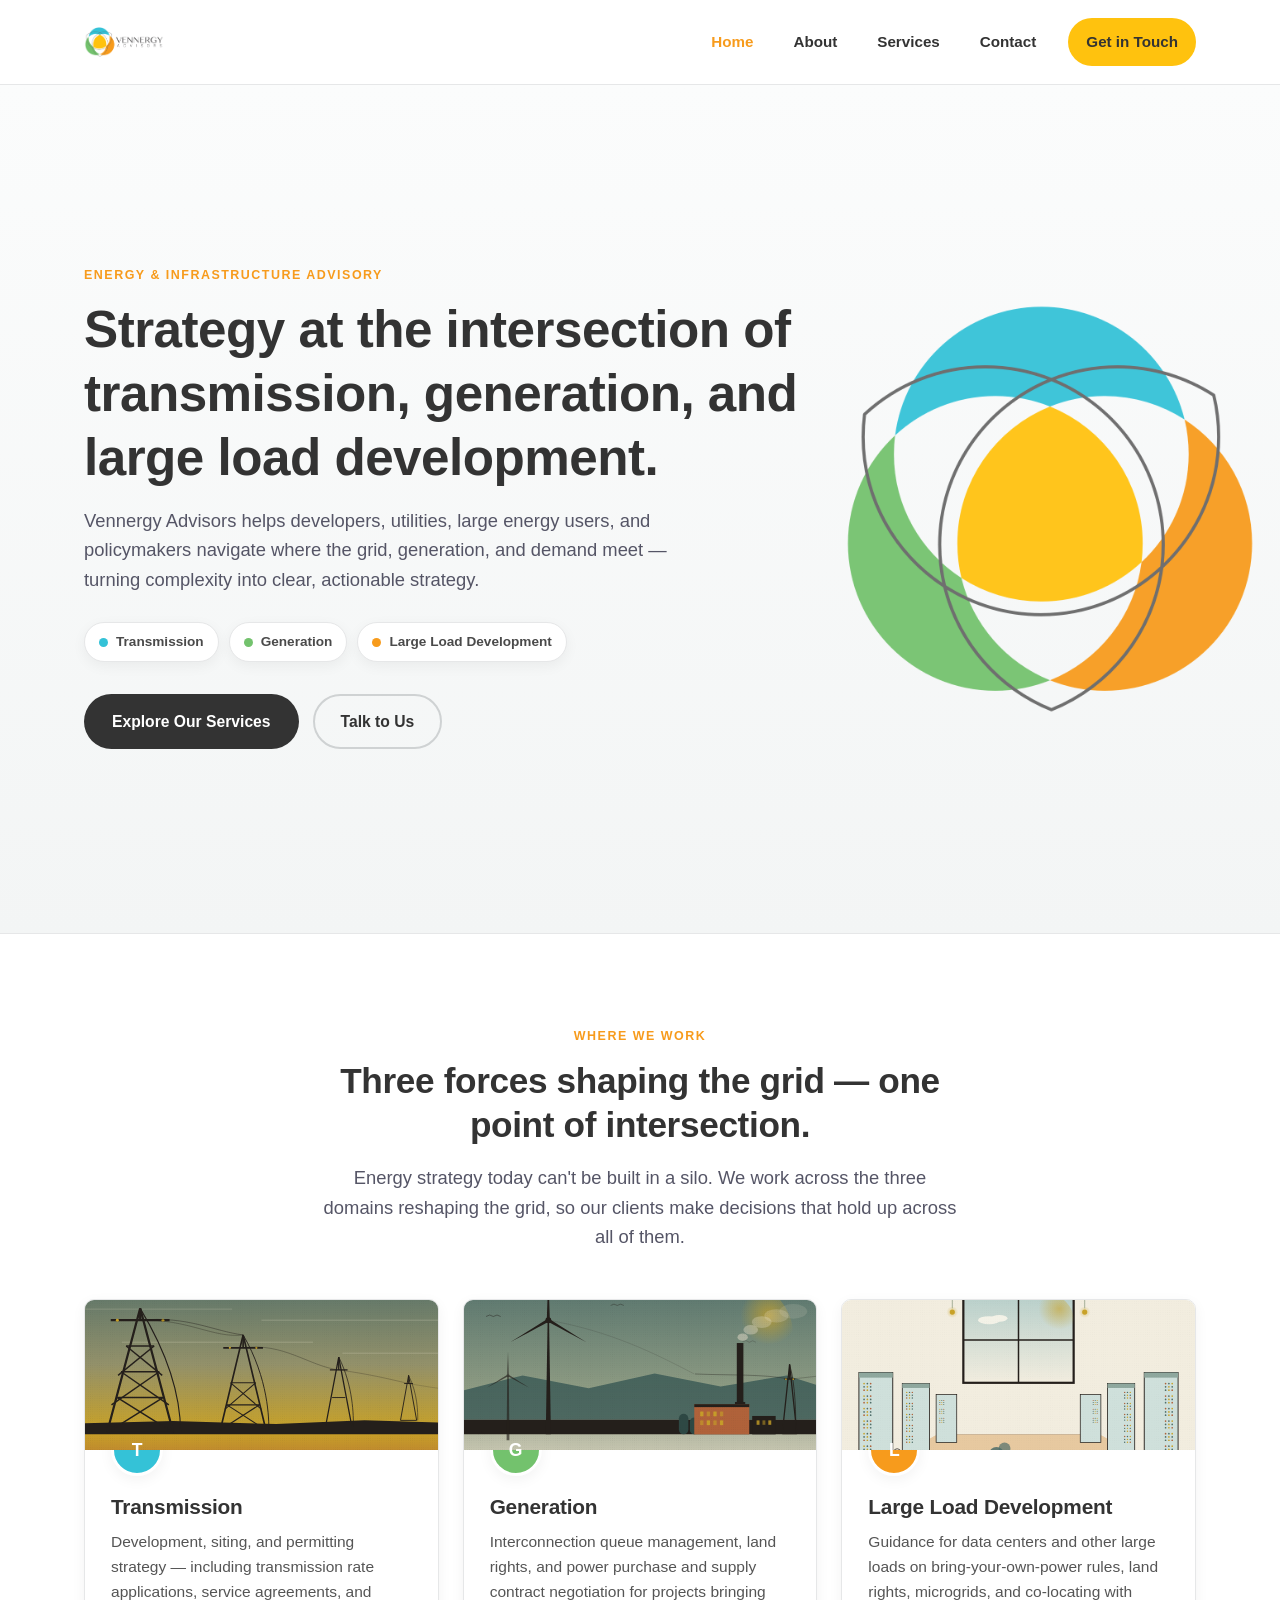
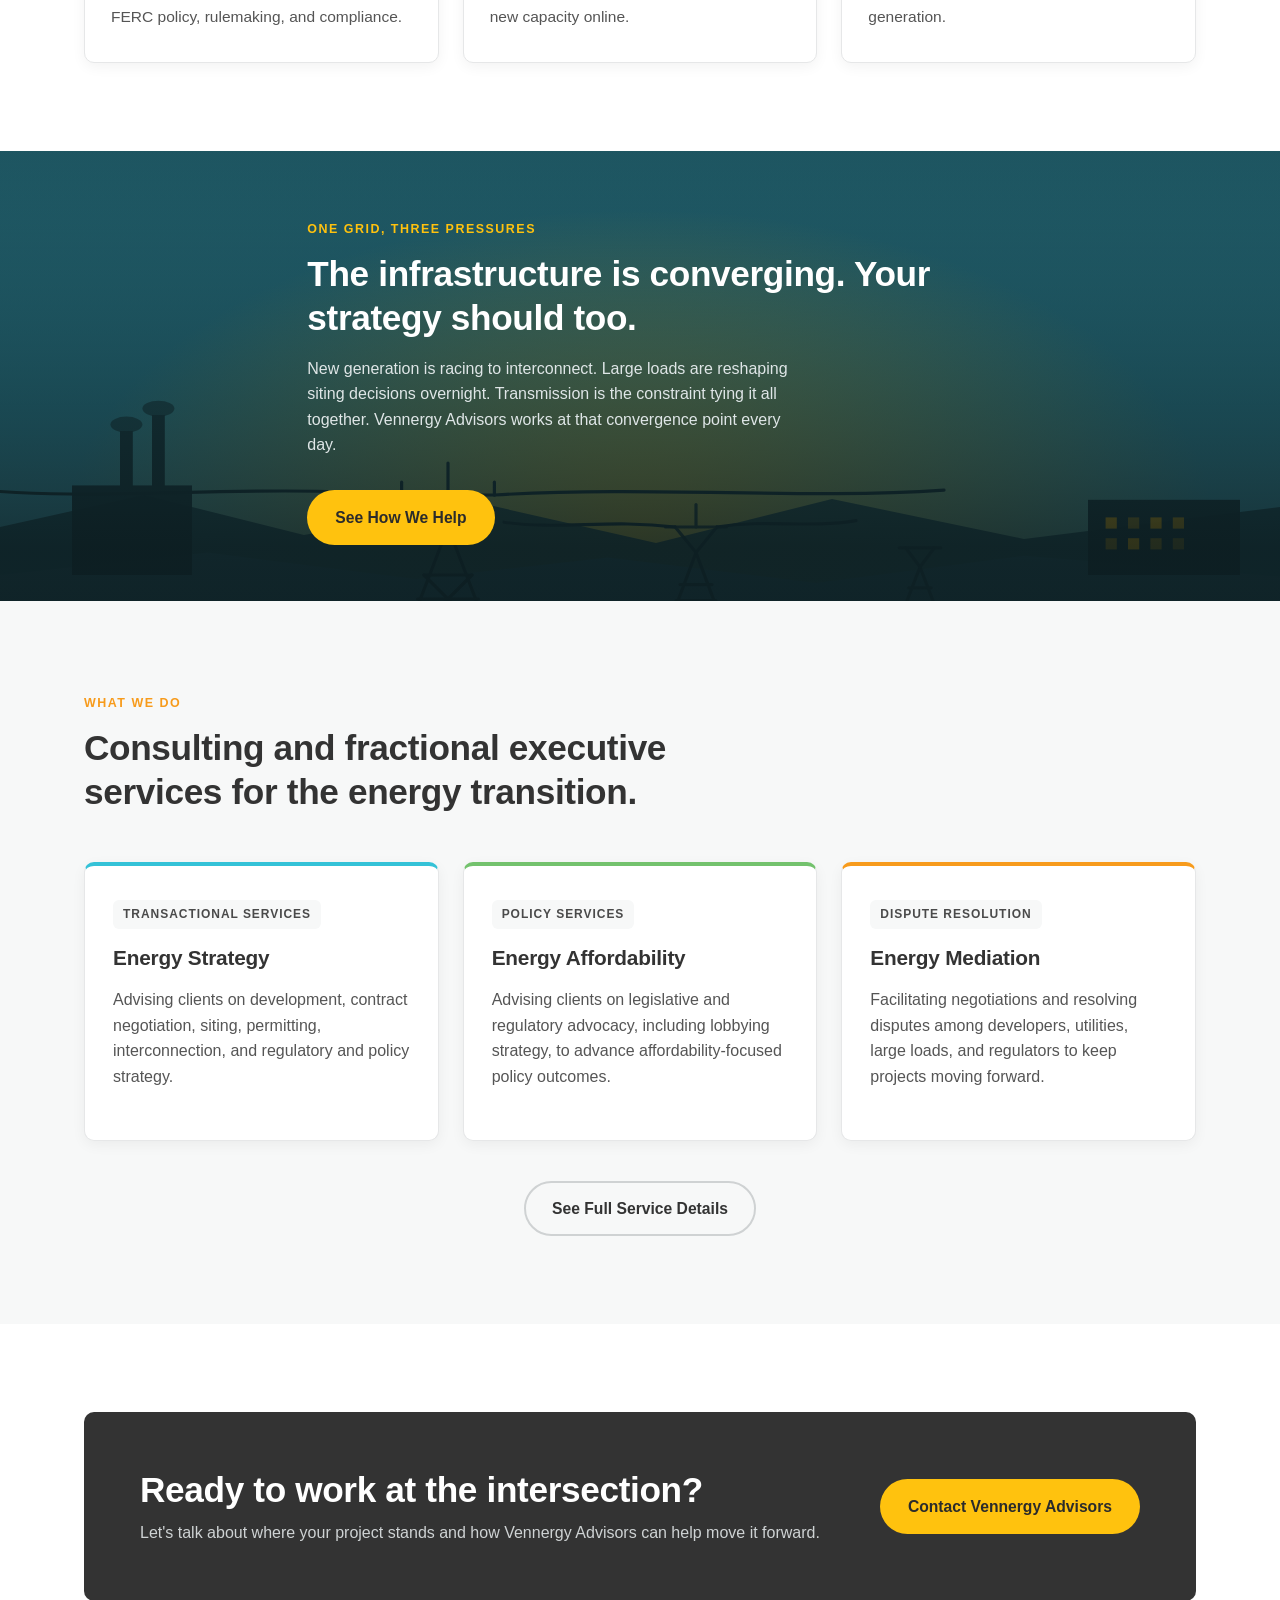
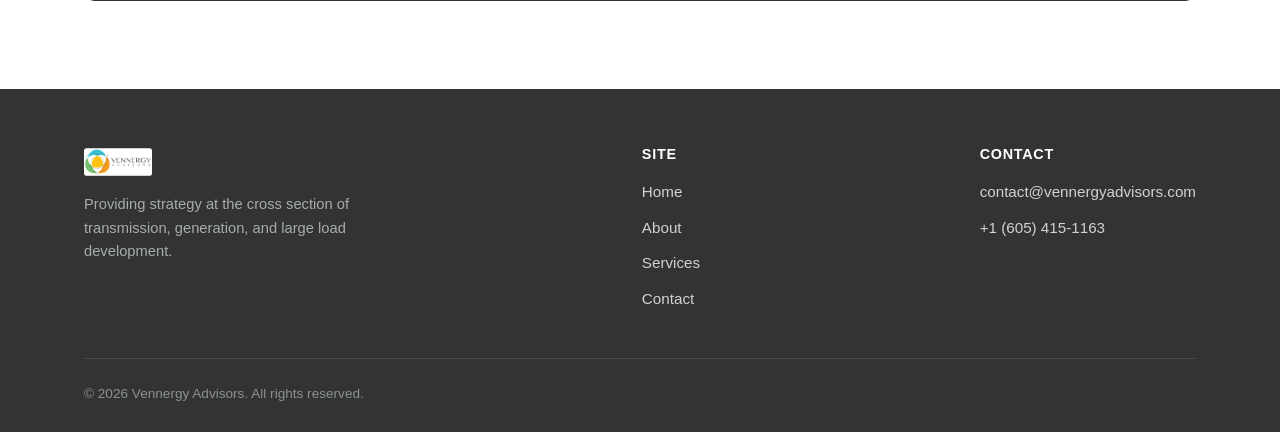
==== commit 30560a96: "Revert About page fade, wire in Grid Plates illustrations Revert the About page approach section bac" ====
--- a/index.html
+++ b/index.html
@@ -61,7 +61,7 @@
     </div>
     <div class="pillars">
       <div class="pillar">
-        <img class="pillar-photo" src="assets/images/placeholders/transmission-card.svg" alt="">
+        <img class="pillar-photo" src="energy-illustrations/electric-transmission.svg" alt="">
         <div class="pillar-body">
           <div class="ring ring-teal">T</div>
           <h3>Transmission</h3>
@@ -69,7 +69,7 @@
         </div>
       </div>
       <div class="pillar">
-        <img class="pillar-photo" src="assets/images/placeholders/generation-card.svg" alt="">
+        <img class="pillar-photo" src="energy-illustrations/power-generation.svg" alt="">
         <div class="pillar-body">
           <div class="ring ring-green">G</div>
           <h3>Generation</h3>
@@ -77,7 +77,7 @@
         </div>
       </div>
       <div class="pillar">
-        <img class="pillar-photo" src="assets/images/placeholders/dataload-card.svg" alt="">
+        <img class="pillar-photo" src="energy-illustrations/data-center.svg" alt="">
         <div class="pillar-body">
           <div class="ring ring-orange">L</div>
           <h3>Large Load Development</h3>
--- a/css/styles.css
+++ b/css/styles.css
@@ -276,7 +276,7 @@
 .duotone-overlay {
   position: absolute;
   inset: 0;
-  background: linear-gradient(180deg, rgba(20, 26, 28, 0.05) 0%, rgba(15, 20, 22, 0.75) 85%);
+  background: linear-gradient(180deg, rgba(14, 30, 34, 0.18) 0%, rgba(11, 24, 27, 0.82) 88%);
 }
 
 .duotone-content {
@@ -314,6 +314,10 @@
   height: 150px;
   object-fit: cover;
   background: var(--paper-alt);
+}
+
+.pillar-photo.is-light {
+  filter: brightness(1.16) saturate(0.82);
 }
 
 .pillar-body { padding: 0 26px 32px; }
@@ -363,7 +367,7 @@
 .service-card.card-orange { border-top-color: var(--orange); }
 .service-card.card-gold { border-top-color: var(--gold); }
 
-.service-card .tag {
+.service-card .tag, .pillar-body .tag {
   display: inline-block;
   font-size: 0.75rem;
   font-weight: 700;
@@ -376,13 +380,13 @@
   margin-bottom: 16px;
 }
 
-.service-card ul {
+.service-card ul, .pillar-body ul {
   margin: 18px 0 0;
   padding-left: 20px;
   color: #555;
   font-size: 0.95rem;
 }
-.service-card ul li { margin-bottom: 6px; }
+.service-card ul li, .pillar-body ul li { margin-bottom: 6px; }
 
 /* ---------- Stats strip ---------- */
 .stats {
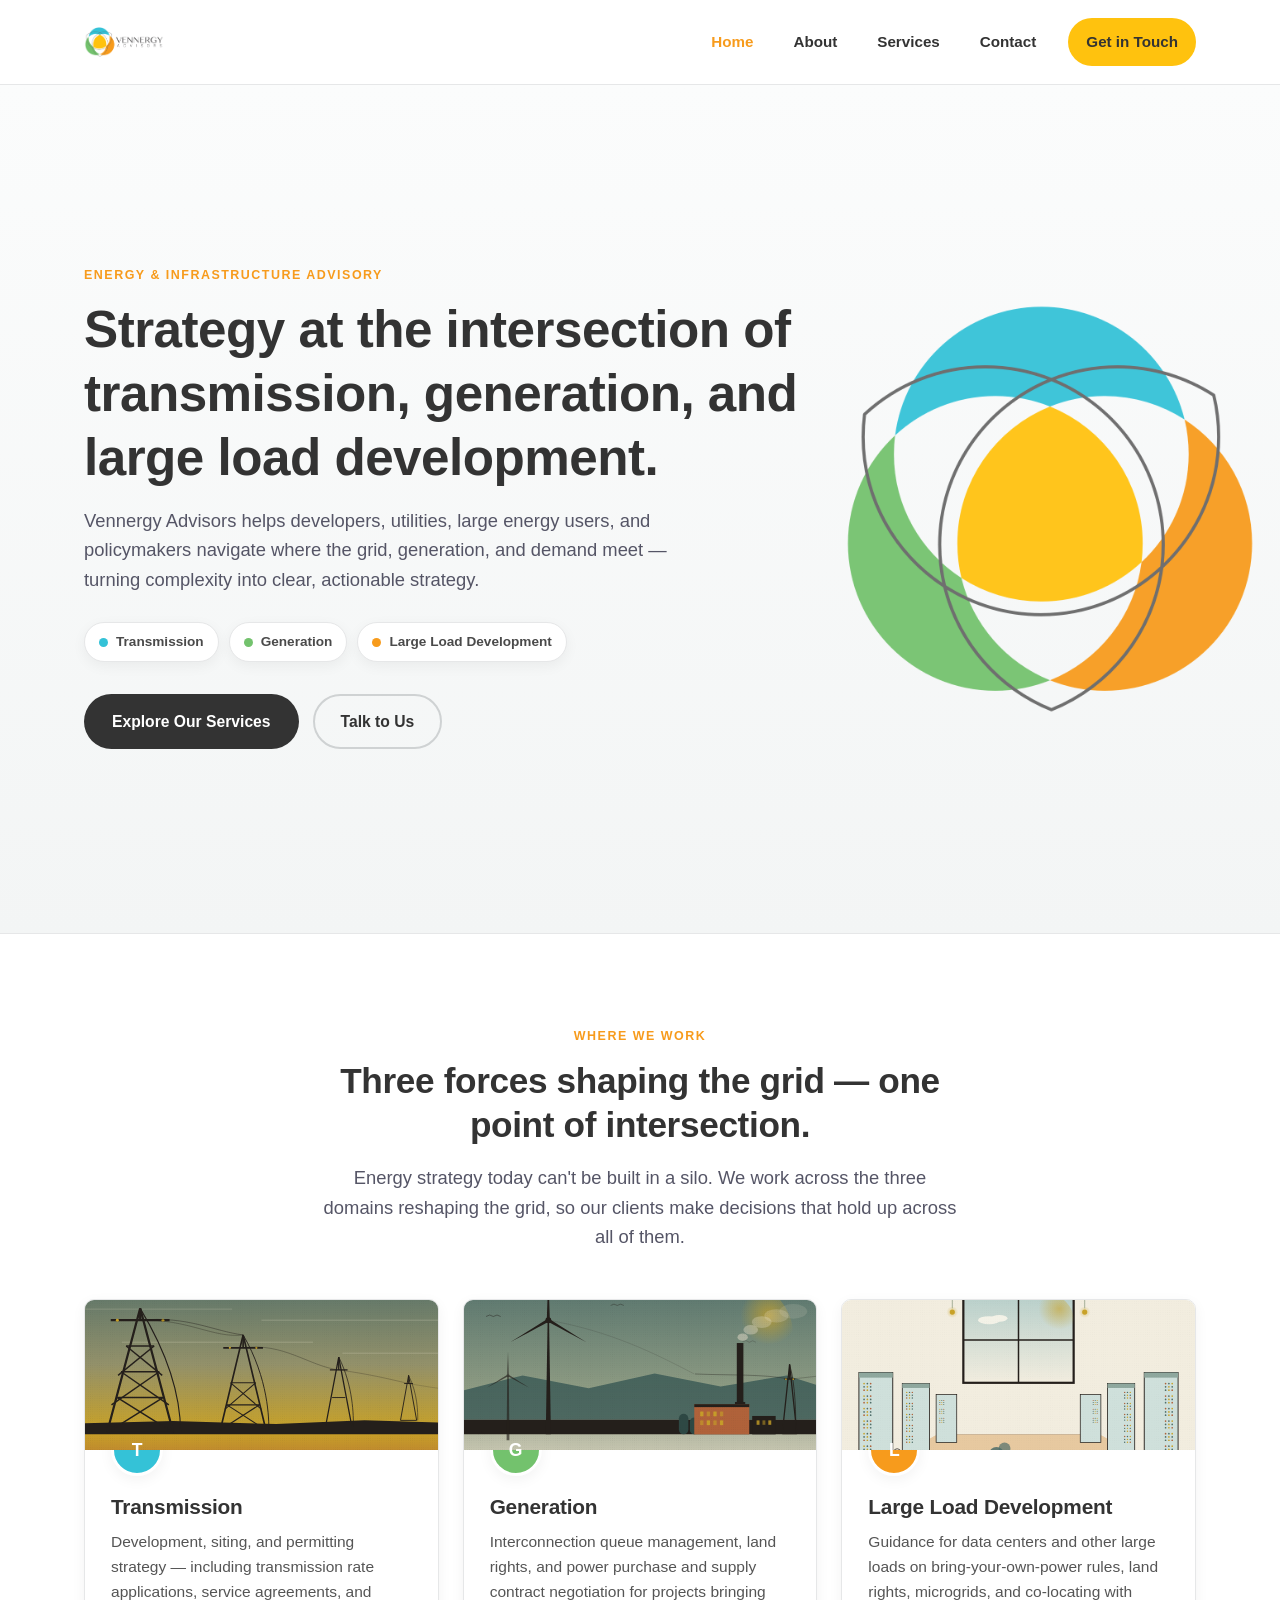
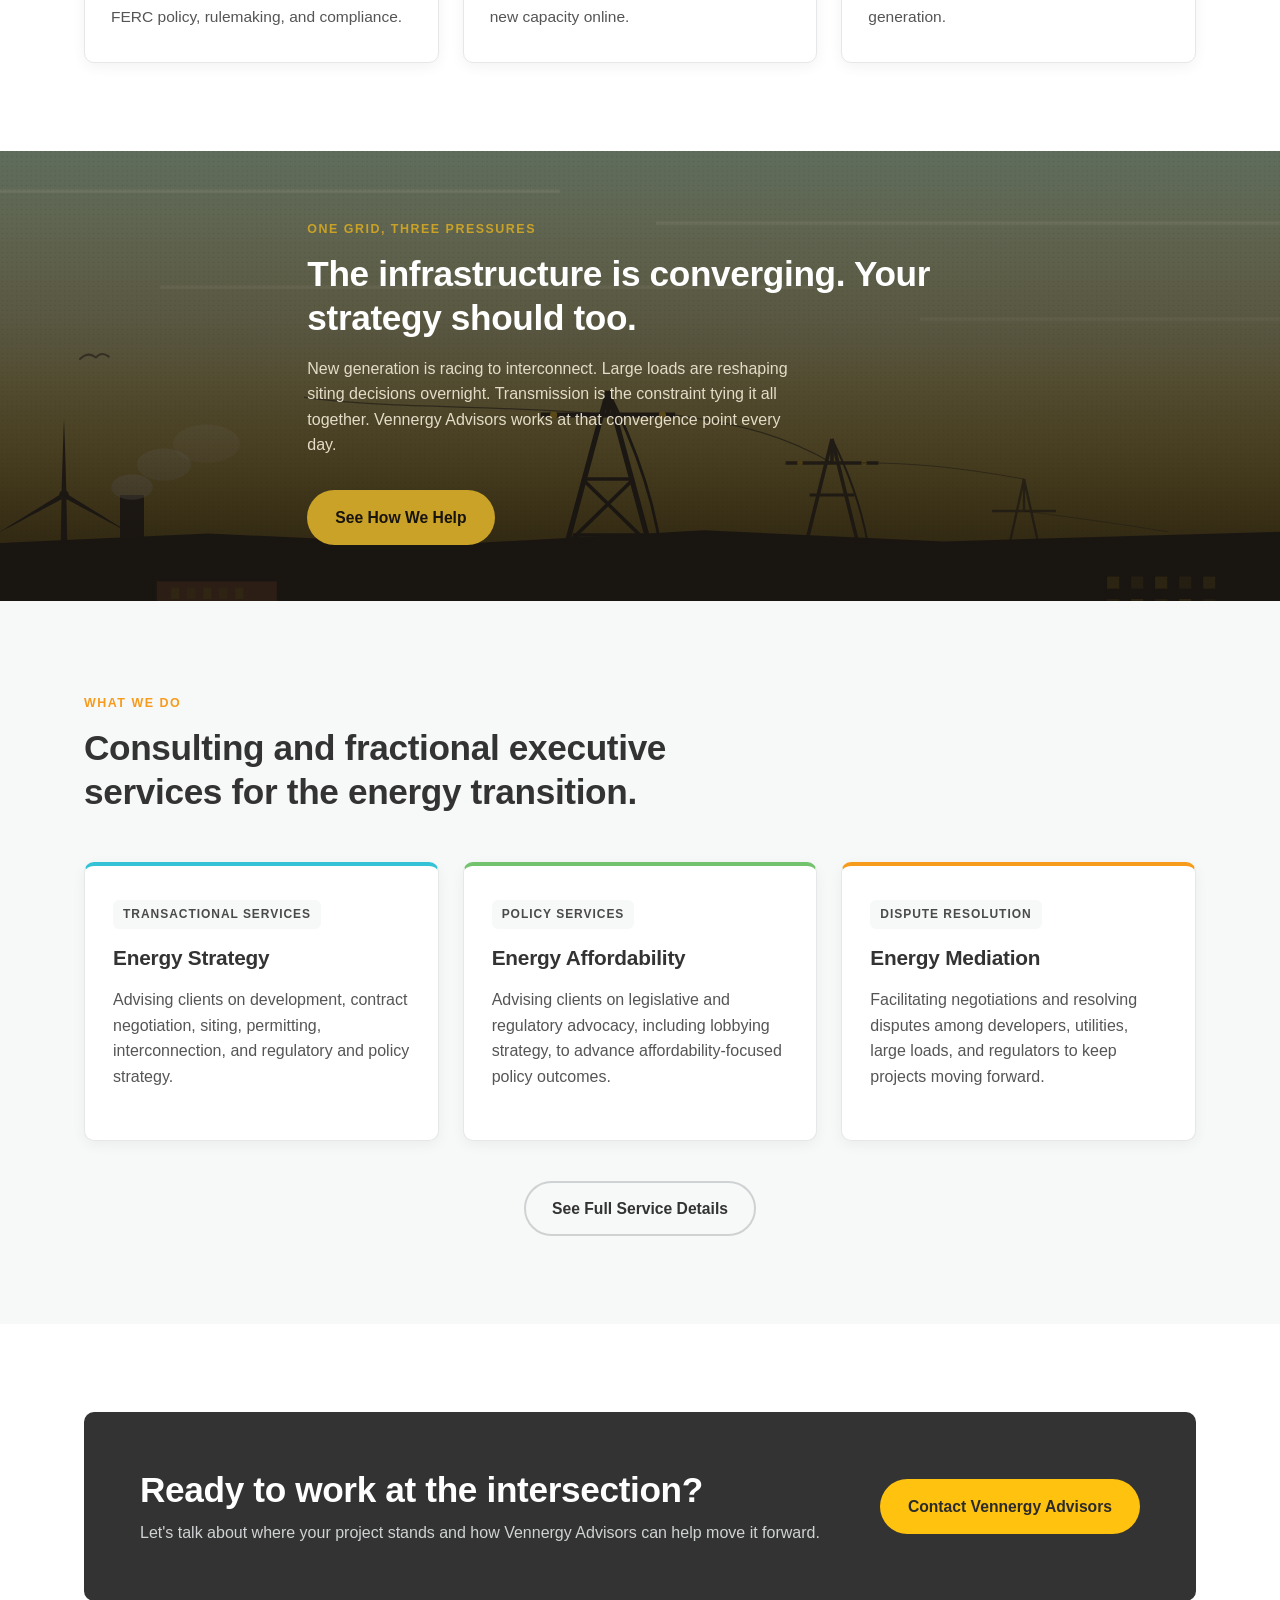
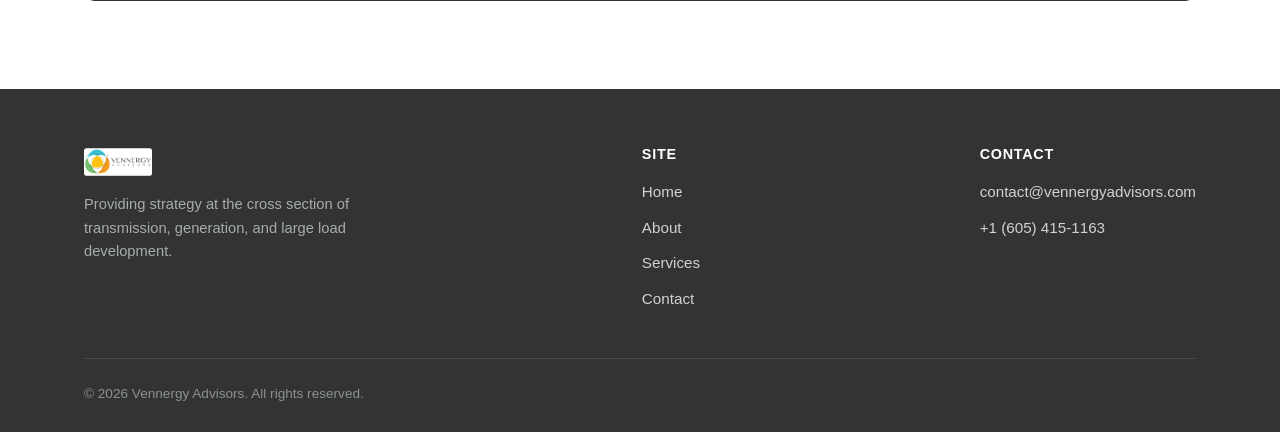
==== commit a5ee9f54: "Match homepage statement section to Grid Plates palette Replace the bright teal/gold duotone hero ba" ====
--- a/index.html
+++ b/index.html
@@ -89,7 +89,7 @@
 </section>
 
 <section class="duotone">
-  <img class="duotone-bg" src="assets/images/placeholders/duotone-hero.svg" alt="">
+  <img class="duotone-bg" src="energy-illustrations/grid-convergence.svg" alt="">
   <div class="duotone-overlay"></div>
   <div class="container duotone-content">
     <span class="eyebrow">One Grid, Three Pressures</span>
--- a/css/styles.css
+++ b/css/styles.css
@@ -276,7 +276,7 @@
 .duotone-overlay {
   position: absolute;
   inset: 0;
-  background: linear-gradient(180deg, rgba(14, 30, 34, 0.18) 0%, rgba(11, 24, 27, 0.82) 88%);
+  background: linear-gradient(180deg, rgba(23, 19, 15, 0.15) 0%, rgba(23, 19, 15, 0.85) 88%);
 }
 
 .duotone-content {
@@ -286,9 +286,11 @@
   padding: 64px 0 56px;
 }
 
-.duotone-content .eyebrow { color: var(--gold); }
+.duotone-content .eyebrow { color: #C9A227; }
 .duotone-content h2 { color: #fff; max-width: 34ch; }
-.duotone-content p { color: #dfe6e7; max-width: 56ch; }
+.duotone-content p { color: #E4DCC8; max-width: 56ch; }
+.duotone-content .btn-accent { background: #C9A227; color: #17130F; }
+.duotone-content .btn-accent:hover { box-shadow: 0 10px 24px rgba(201, 162, 39, 0.35); }
 
 /* ---------- Pillars (Venn concept) ---------- */
 .pillars {
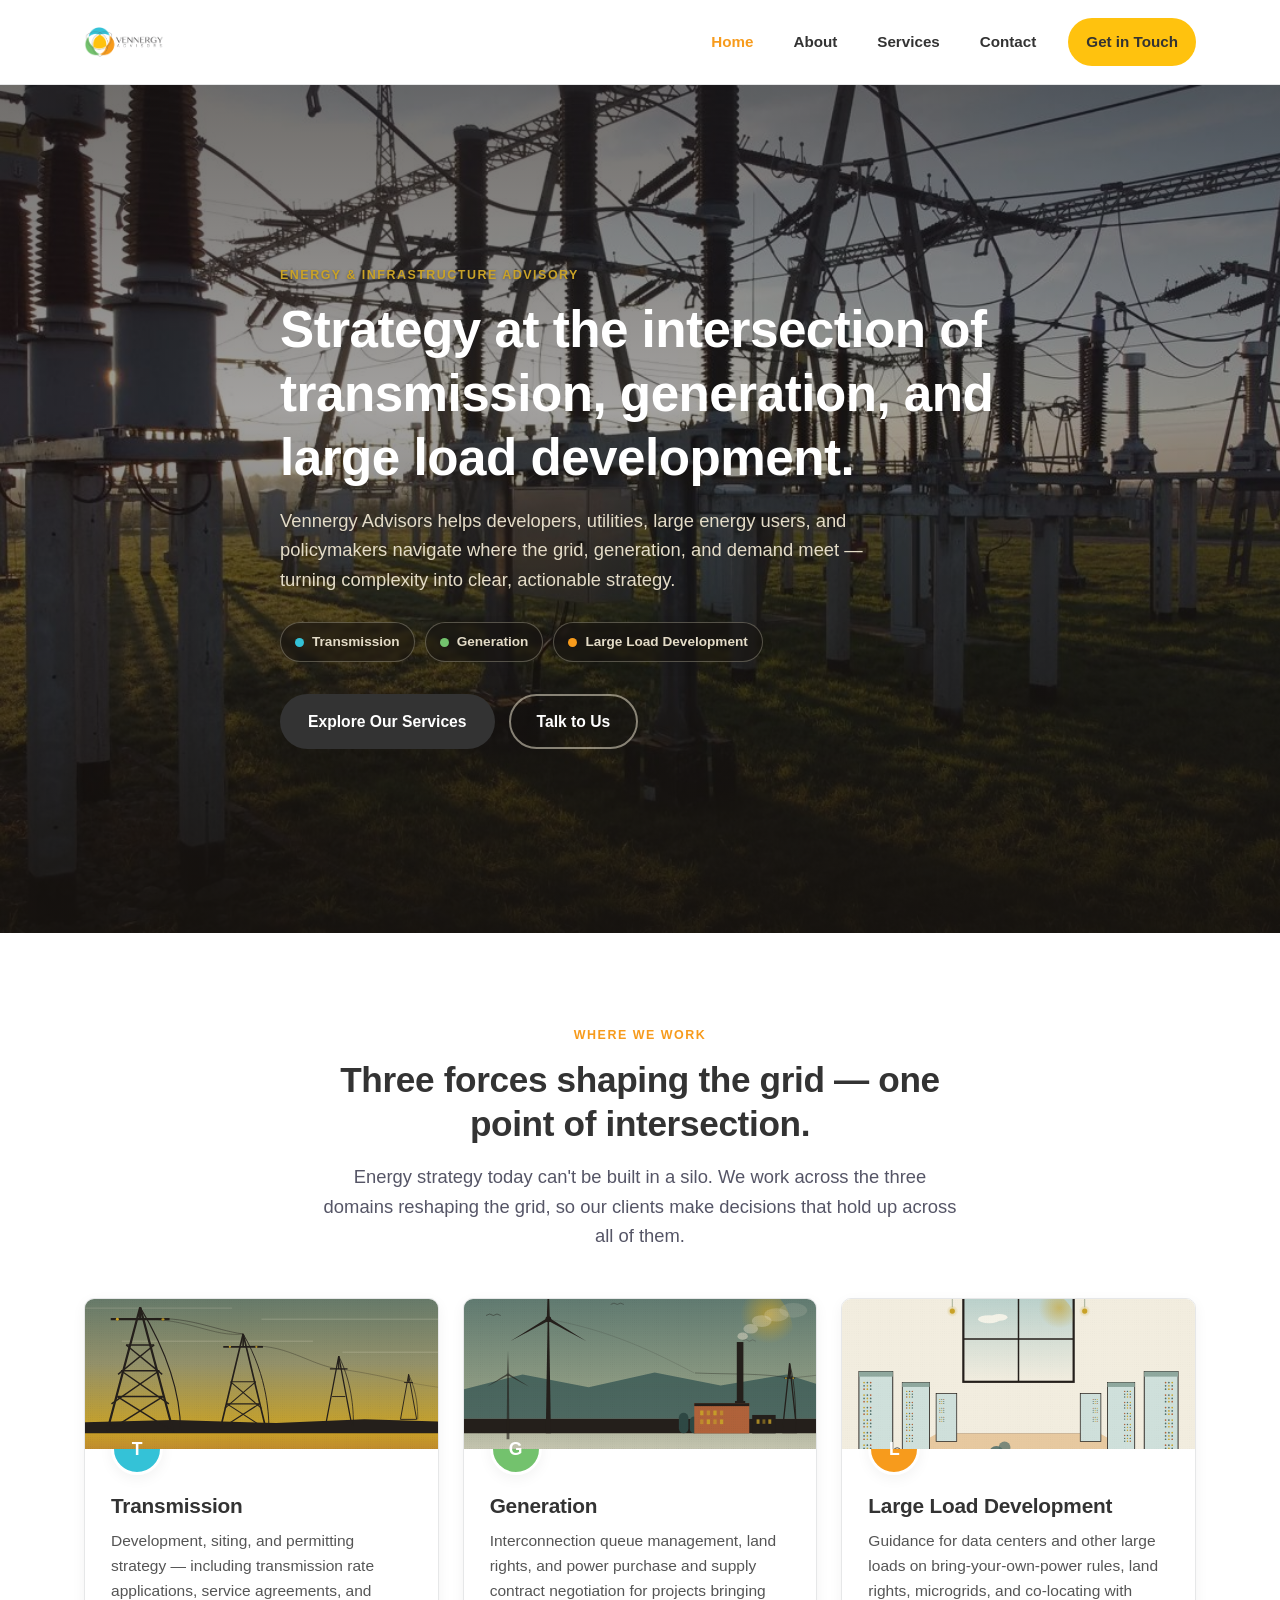
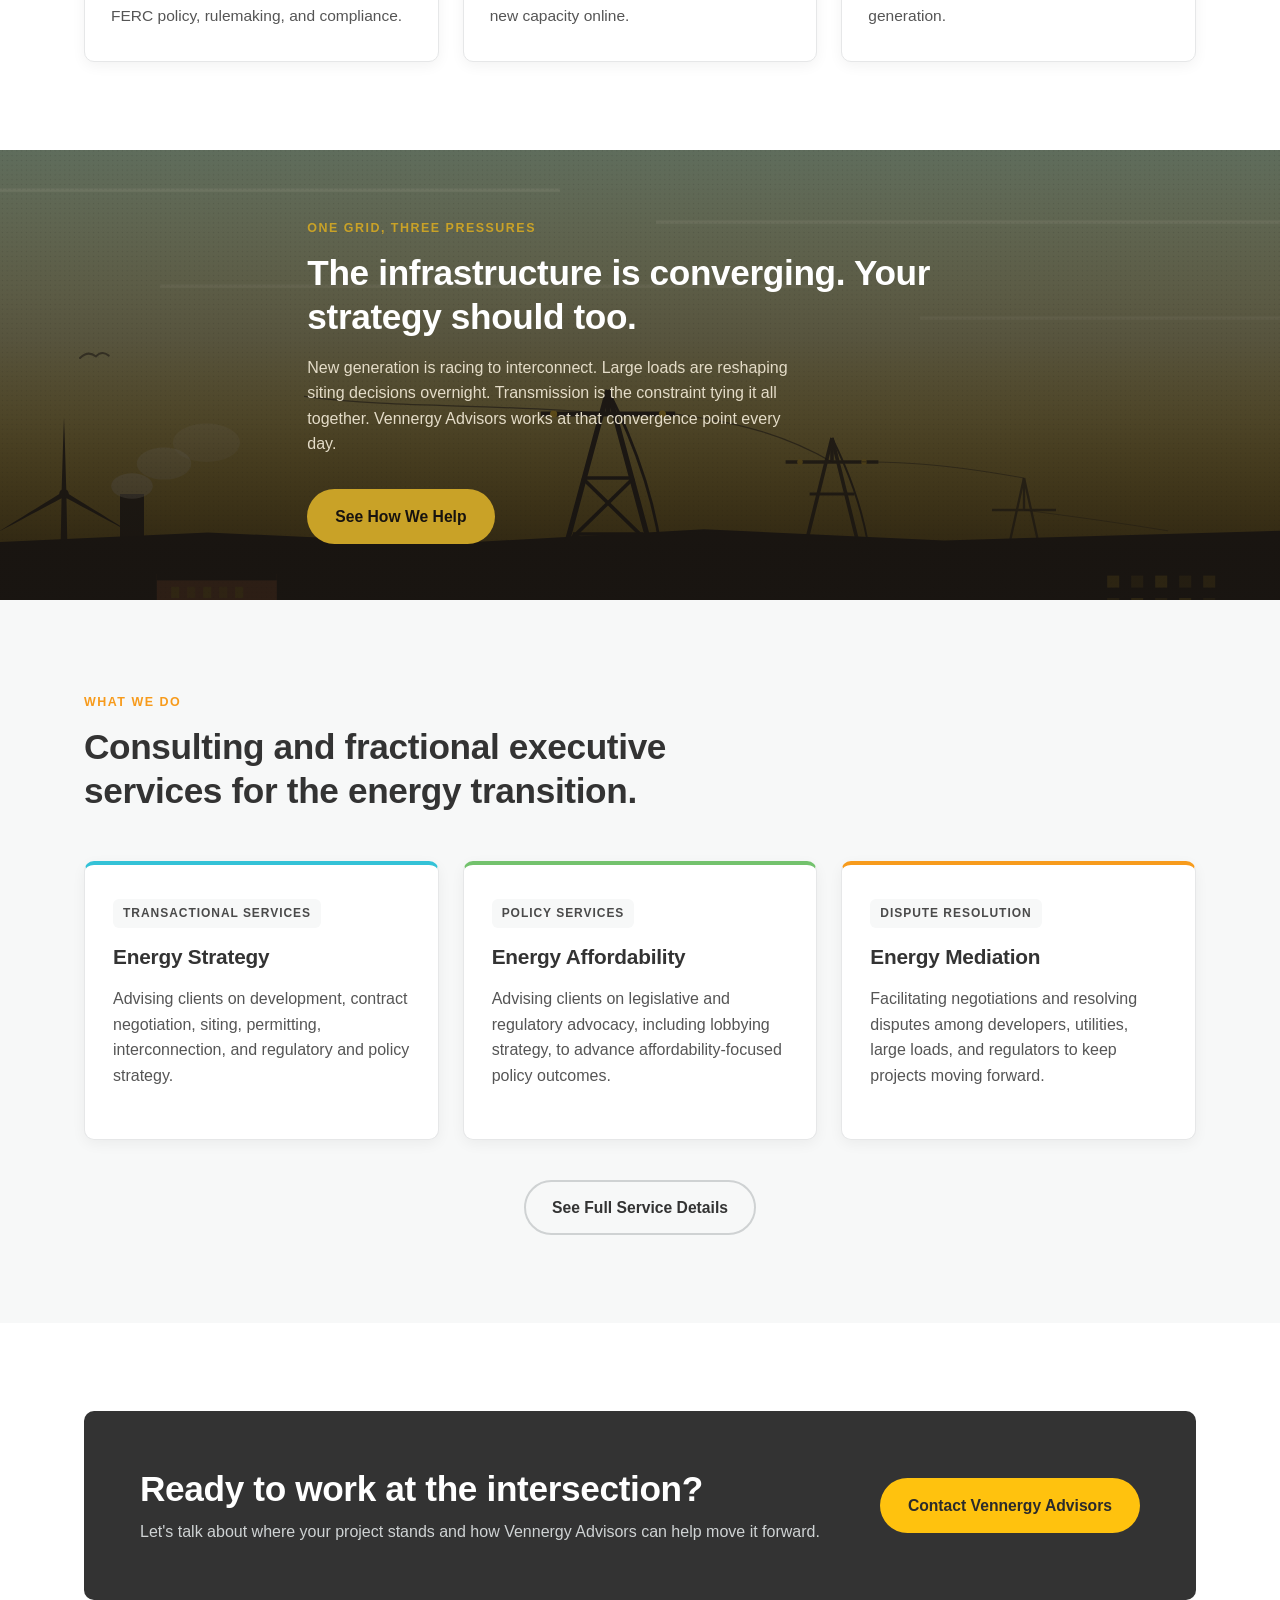
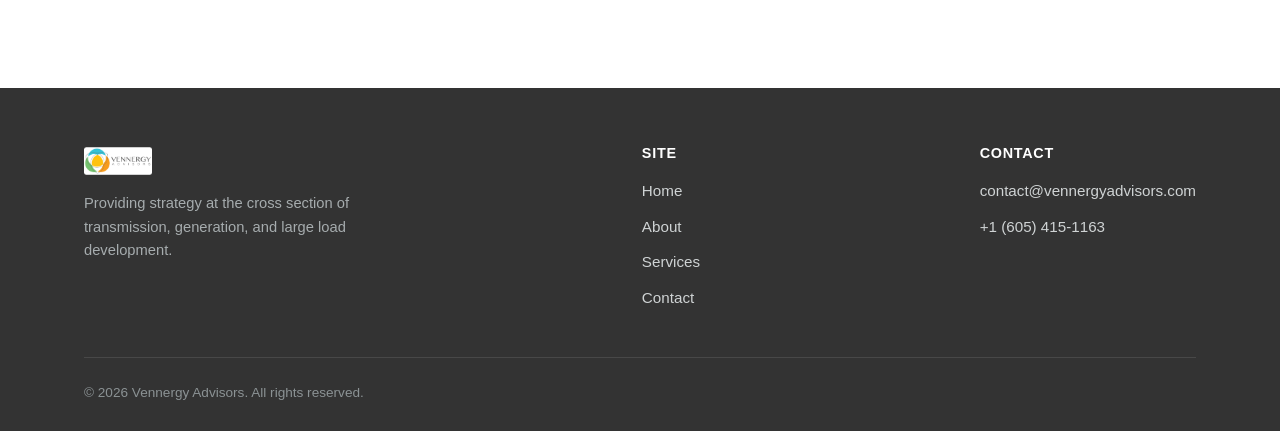
==== commit a1a08f38: "Replace hero graphic with licensed substation video background Swap the static Venn-mark hero graphi" ====
--- a/index.html
+++ b/index.html
@@ -30,10 +30,11 @@
   </div>
 </header>
 
-<section class="hero">
-  <div class="hero-graphic">
-    <img src="assets/images/Vennergy_1500_Solo_Transparent.png" alt="">
-  </div>
+<section class="hero hero-video">
+  <video class="hero-video-bg" autoplay muted loop playsinline poster="assets/images/hero-poster.jpg">
+    <source src="assets/video/transmission-hero.mp4" type="video/mp4">
+  </video>
+  <div class="hero-video-overlay"></div>
   <div class="container">
     <div class="hero-inner">
       <span class="eyebrow">Energy &amp; Infrastructure Advisory</span>
--- a/css/styles.css
+++ b/css/styles.css
@@ -203,6 +203,54 @@
   opacity: 0.94;
 }
 
+/* ---------- Hero video variant ---------- */
+.hero-video {
+  min-height: 680px;
+  display: flex;
+  align-items: center;
+  border-bottom: none;
+}
+
+.hero-video-bg {
+  position: absolute;
+  inset: 0;
+  z-index: 1;
+  width: 100%;
+  height: 100%;
+  object-fit: cover;
+  object-position: center 65%;
+}
+
+.hero-video-overlay {
+  position: absolute;
+  inset: 0;
+  z-index: 2;
+  background: linear-gradient(180deg, rgba(23,19,15,0.62) 0%, rgba(23,19,15,0.4) 38%, rgba(23,19,15,0.88) 100%);
+}
+
+.hero-video .container { z-index: 3; }
+.hero-video .eyebrow { color: #C9A227; text-shadow: 0 1px 3px rgba(0,0,0,0.4); }
+.hero-video h1 { color: #fff; }
+.hero-video .lede { color: #E4DCC8; }
+.hero-video .badge {
+  background: rgba(23,19,15,0.55);
+  border-color: rgba(228,220,200,0.3);
+  color: #E4DCC8;
+  backdrop-filter: blur(2px);
+}
+.hero-video .btn-outline {
+  border-color: rgba(228,220,200,0.55);
+  color: #fff;
+}
+.hero-video .btn-outline:hover { border-color: #fff; background: rgba(255,255,255,0.08); }
+.hero-video .btn-accent { background: #C9A227; color: #17130F; }
+.hero-video .btn-accent:hover { box-shadow: 0 10px 24px rgba(201, 162, 39, 0.35); }
+
+@media (max-width: 760px) {
+  .hero-video { min-height: 560px; }
+  .hero-video-bg { object-position: center 60%; }
+}
+
 .page-header {
   position: relative;
   overflow: hidden;
@@ -380,6 +428,18 @@
   padding: 5px 10px;
   border-radius: 6px;
   margin-bottom: 16px;
+}
+
+.badge-soon {
+  display: inline-block;
+  font-size: 0.75rem;
+  font-weight: 700;
+  letter-spacing: 0.08em;
+  text-transform: uppercase;
+  color: #7a5a00;
+  background: var(--gold);
+  padding: 5px 10px;
+  border-radius: 6px;
 }
 
 .service-card ul, .pillar-body ul {
